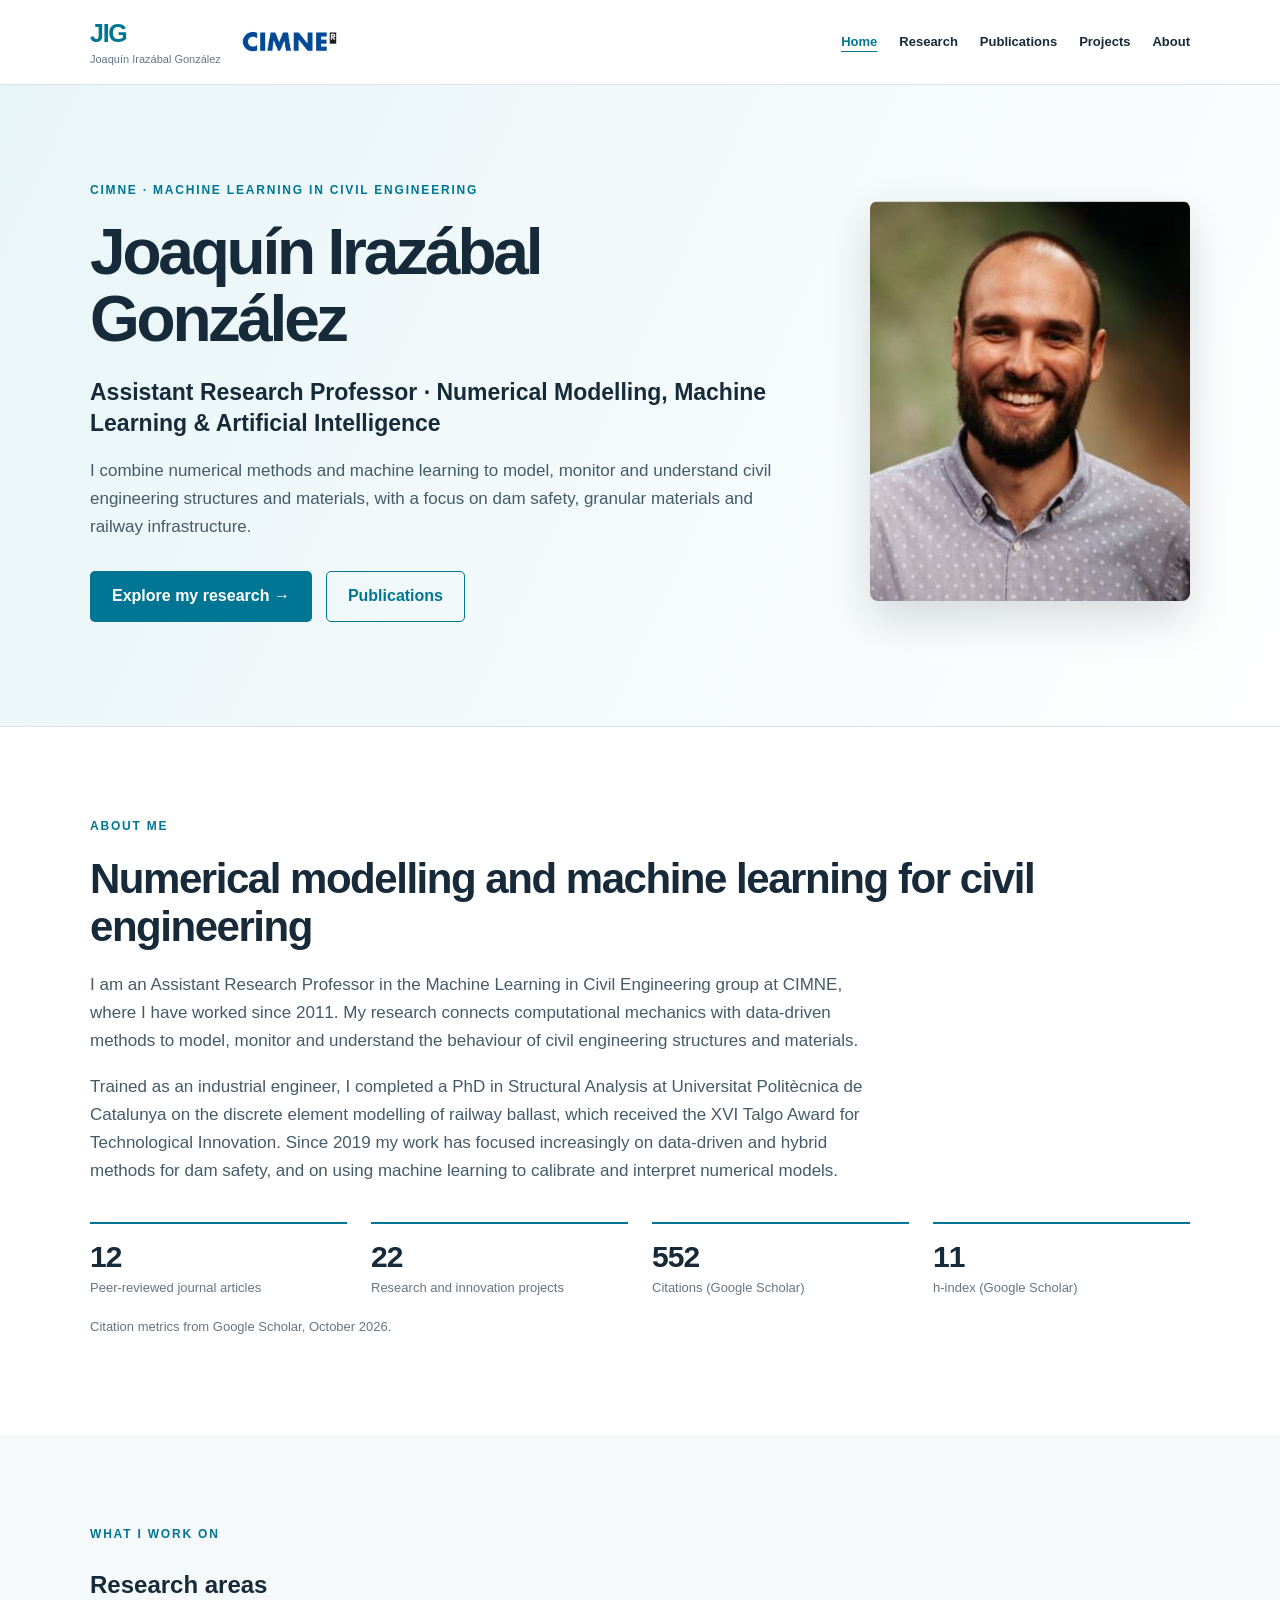
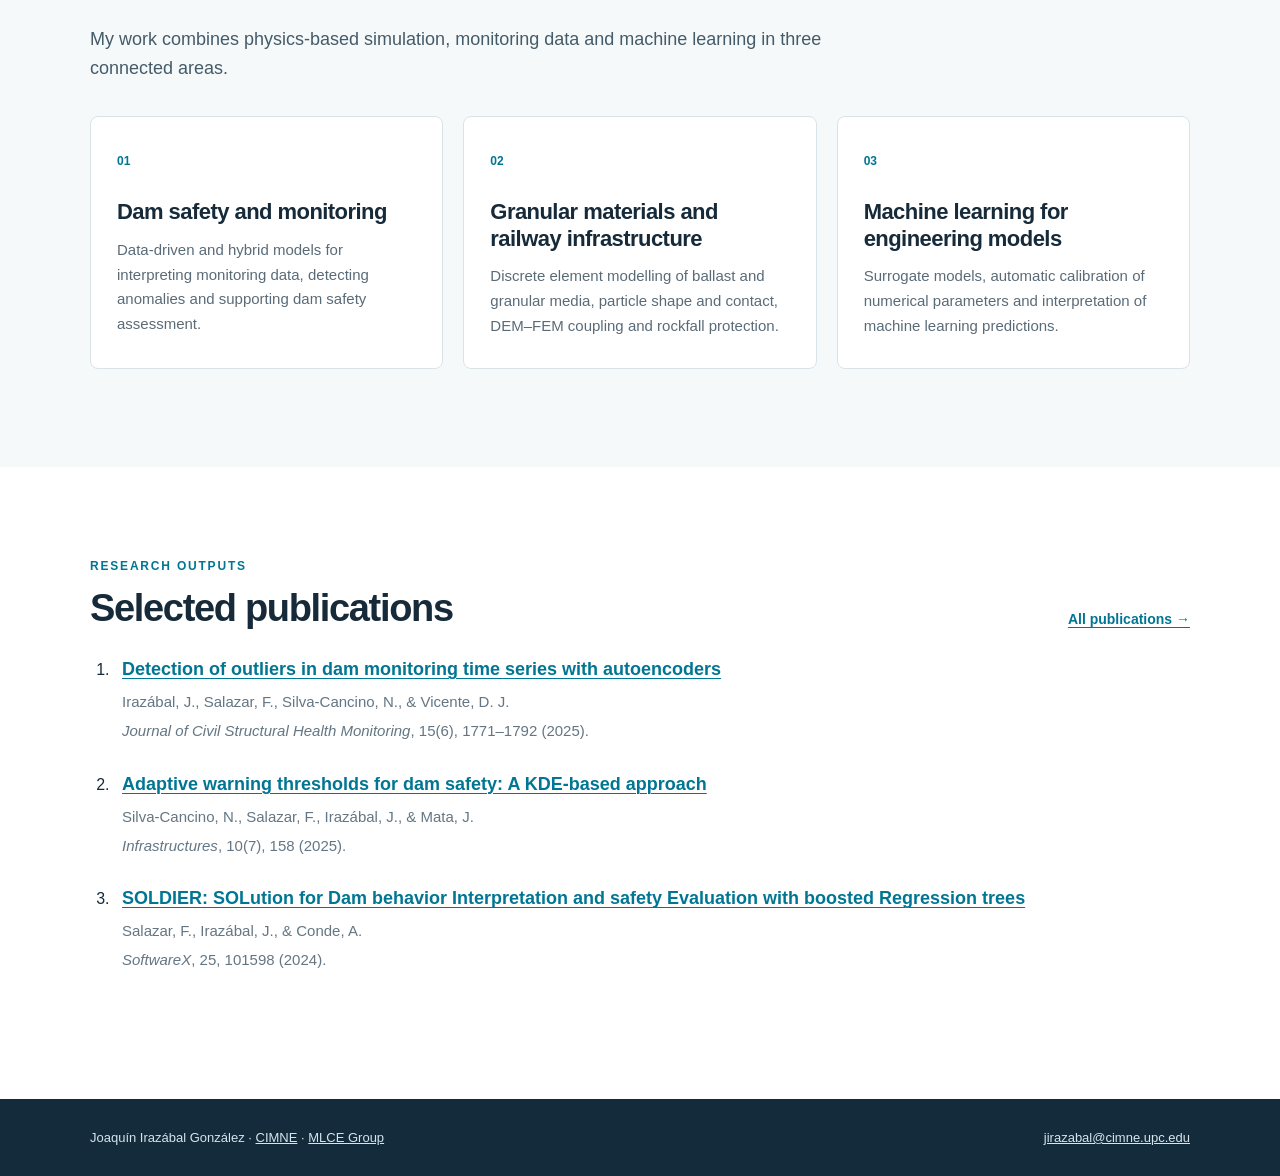
==== index.html @ ceaa3c61 "Create personal academic website" ====
<!DOCTYPE html>
<html lang="en">
  <head>
    <meta charset="UTF-8">
    <meta name="viewport" content="width=device-width, initial-scale=1">
    <meta name="description" content="Joaquín Irazábal González, Assistant Research Professor at CIMNE. Numerical modelling, machine learning and artificial intelligence for civil engineering.">
    <title>Home | Joaquín Irazábal González</title>
    <link rel="icon" href="assets/favicon.svg" type="image/svg+xml">
    <link rel="stylesheet" href="styles.css">
  </head>
  <body>
    <a class="skip-link" href="#main-content">Skip to content</a>
    <header class="site-header">
      <div class="container header-inner">
        <a href="index.html" class="brand" aria-label="JIG — Joaquín Irazábal González — CIMNE home">
          <span class="brand-mark">JIG</span>
          <span class="brand-affiliation">Joaquín Irazábal González</span>
          <img class="brand-logo" src="assets/images/cimne-colour.png" alt="CIMNE" width="571" height="140">
        </a>
        <nav aria-label="Main navigation">
          <a href="index.html" aria-current="page">Home</a>
          <a href="research.html">Research</a>
          <a href="publications.html">Publications</a>
          <a href="projects.html">Projects</a>
          <a href="about.html">About</a>
        </nav>
      </div>
    </header>
    <main id="main-content" tabindex="-1">
      <section class="hero" id="home">
        <div class="container hero-grid">
          <div>
            <p class="eyebrow">CIMNE · Machine Learning in Civil Engineering</p>
            <h1>Joaquín Irazábal <br>González</h1>
            <p class="subtitle">Assistant Research Professor · Numerical Modelling, Machine Learning &amp; Artificial Intelligence</p>
            <p class="hero-description">I combine numerical methods and machine learning to model, monitor and understand civil engineering structures and materials, with a focus on dam safety, granular materials and railway infrastructure.</p>
            <div class="hero-actions">
              <a class="cta" href="research.html">Explore my research <span aria-hidden="true">→</span></a>
              <a class="cta-secondary" href="publications.html">Publications</a>
            </div>
          </div>
          <img class="hero-portrait" src="assets/images/joaquin-irazabal.jpg" alt="Portrait of Joaquín Irazábal González" width="800" height="1000">
        </div>
      </section>

      <section id="about" class="section container">
        <p class="eyebrow">About me</p>
        <h2>Numerical modelling and machine learning for civil engineering</h2>
        <div class="about-copy">
          <p>I am an Assistant Research Professor in the Machine Learning in Civil Engineering group at CIMNE, where I have worked since 2011. My research connects computational mechanics with data-driven methods to model, monitor and understand the behaviour of civil engineering structures and materials.</p>
          <p>Trained as an industrial engineer, I completed a PhD in Structural Analysis at Universitat Politècnica de Catalunya on the discrete element modelling of railway ballast, which received the XVI Talgo Award for Technological Innovation. Since 2019 my work has focused increasingly on data-driven and hybrid methods for dam safety, and on using machine learning to calibrate and interpret numerical models.</p>
        </div>
        <div class="stats">
          <div class="stat">
            <strong>12</strong>
            <span>Peer-reviewed journal articles</span>
          </div>
          <div class="stat">
            <strong>22</strong>
            <span>Research and innovation projects</span>
          </div>
          <div class="stat">
            <strong>552</strong>
            <span>Citations (Google Scholar)</span>
          </div>
          <div class="stat">
            <strong>11</strong>
            <span>h-index (Google Scholar)</span>
          </div>
        </div>
        <p class="stats-note">Citation metrics from Google Scholar, October 2026.</p>
      </section>

      <section id="research-areas" class="section section-alt">
        <div class="container">
          <p class="eyebrow">What I work on</p>
          <h2>Research areas</h2>
          <p class="intro">My work combines physics-based simulation, monitoring data and machine learning in three connected areas.</p>
          <div class="cards">
            <article class="card">
              <span class="card-number">01</span>
              <h3>Dam safety and monitoring</h3>
              <p>Data-driven and hybrid models for interpreting monitoring data, detecting anomalies and supporting dam safety assessment.</p>
            </article>
            <article class="card">
              <span class="card-number">02</span>
              <h3>Granular materials and railway infrastructure</h3>
              <p>Discrete element modelling of ballast and granular media, particle shape and contact, DEM–FEM coupling and rockfall protection.</p>
            </article>
            <article class="card">
              <span class="card-number">03</span>
              <h3>Machine learning for engineering models</h3>
              <p>Surrogate models, automatic calibration of numerical parameters and interpretation of machine learning predictions.</p>
            </article>
          </div>
        </div>
      </section>

      <section class="section container">
        <div class="section-heading">
          <div>
            <p class="eyebrow">Research outputs</p>
            <h2>Selected publications</h2>
          </div>
          <a class="text-link" href="publications.html">All publications →</a>
        </div>
        <ol class="publications-list">
          <li>
            <h3><a href="https://doi.org/10.1007/s13349-025-00910-4">Detection of outliers in dam monitoring time series with autoencoders</a></h3>
            <p>Irazábal, J., Salazar, F., Silva-Cancino, N., &amp; Vicente, D. J.</p>
            <p><cite>Journal of Civil Structural Health Monitoring</cite>, 15(6), 1771–1792 (2025).</p>
          </li>
          <li>
            <h3><a href="https://doi.org/10.3390/infrastructures10070158">Adaptive warning thresholds for dam safety: A KDE-based approach</a></h3>
            <p>Silva-Cancino, N., Salazar, F., Irazábal, J., &amp; Mata, J.</p>
            <p><cite>Infrastructures</cite>, 10(7), 158 (2025).</p>
          </li>
          <li>
            <h3><a href="https://doi.org/10.1016/j.softx.2023.101598">SOLDIER: SOLution for Dam behavior Interpretation and safety Evaluation with boosted Regression trees</a></h3>
            <p>Salazar, F., Irazábal, J., &amp; Conde, A.</p>
            <p><cite>SoftwareX</cite>, 25, 101598 (2024).</p>
          </li>
        </ol>
      </section>
    </main>
    <footer class="footer">
      <div class="container footer-inner">
        <span>Joaquín Irazábal González · <a href="https://cimne.com/" target="_blank" rel="noopener noreferrer">CIMNE</a> · <a href="https://cimnemadrid.github.io/MLCE_Website/" target="_blank" rel="noopener noreferrer">MLCE Group</a></span>
        <span><a href="mailto:jirazabal@cimne.upc.edu">jirazabal@cimne.upc.edu</a></span>
      </div>
    </footer>
  </body>
</html>
---- styles.css ----
:root {
  --ink: #162a39;
  --muted: #647683;
  --blue: #007694;
  --pale: #eef6f8;
  --line: #d9e3e8;
  --max: 1100px;
  --anchor-offset: 90px;
}

* {
  box-sizing: border-box;
}

html {
  scroll-behavior: smooth;
}

/* Keep fragment targets clear of the sticky header at each breakpoint. */
main[id],
section[id] {
  scroll-margin-top: var(--anchor-offset);
}

body {
  min-height: 100vh;
  display: flex;
  flex-direction: column;
  margin: 0;
  font-family: Inter, Arial, Helvetica, sans-serif;
  line-height: 1.65;
  color: var(--ink);
  background: #fff;
}

a {
  color: inherit;
}

main {
  flex: 1;
}

nav a[aria-current="page"] {
  color: var(--blue);
  text-decoration: underline;
  text-underline-offset: 5px;
}

nav a:focus-visible,
a:focus-visible {
  outline: 2px solid var(--blue);
  outline-offset: 3px;
}

.container {
  width: min(var(--max), calc(100% - 48px));
  margin: auto;
}

.site-header {
  background: white;
  border-bottom: 1px solid var(--line);
  position: sticky;
  top: 0;
  z-index: 10;
}

.header-inner {
  min-height: 84px;
  display: flex;
  align-items: center;
  justify-content: space-between;
  gap: 26px;
}

.brand {
  text-decoration: none;
  display: grid;
  grid-template-columns: max-content 100px;
  column-gap: 18px;
  flex-shrink: 0;
  line-height: 1.2;
}

.brand-mark {
  font-size: 25px;
  font-weight: 800;
  letter-spacing: -.05em;
  color: var(--blue);
}

.brand-affiliation {
  grid-column: 1;
  font-size: 11px;
  color: var(--muted);
  margin-top: 5px;
}

.brand-logo {
  grid-column: 2;
  grid-row: 1 / 3;
  align-self: center;
  display: block;
  width: 100px;
  height: auto;
}

nav {
  display: flex;
  flex-wrap: wrap;
  gap: 22px;
}

nav a {
  text-decoration: none;
  font-weight: 600;
  font-size: 13px;
}

nav a:hover,
.footer a:hover {
  color: var(--blue);
}

.hero {
  padding: 96px 0 104px;
  background: linear-gradient(115deg, #e8f5f7 0%, #f7fbfc 65%, #fff 100%);
  border-bottom: 1px solid var(--line);
}

.hero-grid {
  display: grid;
  grid-template-columns: minmax(0, 1.45fr) minmax(240px, 320px);
  gap: 60px;
  align-items: center;
}

.eyebrow {
  font-size: 12px;
  letter-spacing: .15em;
  text-transform: uppercase;
  font-weight: 800;
  color: var(--blue);
  margin: 0 0 18px;
}

.hero h1 {
  font-size: clamp(38px, 5vw, 64px);
  line-height: 1.05;
  letter-spacing: -.05em;
  margin: 0 0 24px;
}

.subtitle {
  font-size: clamp(18px, 2.2vw, 23px);
  font-weight: 650;
  line-height: 1.35;
  max-width: 760px;
  margin: 0 0 18px;
}

.hero-description {
  color: #445b69;
  font-size: 17px;
  max-width: 720px;
  margin: 0 0 30px;
}

.hero-actions {
  display: flex;
  flex-wrap: wrap;
  align-items: center;
  gap: 14px;
}

.cta {
  display: inline-block;
  color: white;
  background: var(--blue);
  padding: 12px 22px;
  border-radius: 5px;
  text-decoration: none;
  font-weight: 700;
}

.cta:hover {
  background: #00637d;
}

.cta-secondary {
  display: inline-block;
  color: var(--blue);
  border: 1px solid var(--blue);
  padding: 11px 21px;
  border-radius: 5px;
  text-decoration: none;
  font-weight: 700;
}

.cta-secondary:hover {
  background: var(--pale);
}

.hero-portrait {
  display: block;
  width: 100%;
  max-width: 320px;
  height: auto;
  aspect-ratio: 4 / 5;
  object-fit: cover;
  border-radius: 8px;
  box-shadow: 0 18px 44px rgba(22, 42, 57, .16);
}

.section {
  padding-top: 90px;
  padding-bottom: 98px;
}

.section-alt {
  background: #f6f9fa;
}

.section > h2,
.page-title {
  font-size: clamp(30px, 4vw, 42px);
  line-height: 1.15;
  letter-spacing: -.035em;
  margin: 0 0 20px;
}

.intro {
  max-width: 760px;
  font-size: 18px;
  color: #445b69;
  margin-bottom: 32px;
}

.about-copy {
  max-width: 800px;
}

.about-copy p {
  color: #445b69;
  font-size: 17px;
  margin: 0 0 18px;
}

.stats {
  display: grid;
  grid-template-columns: repeat(4, minmax(0, 1fr));
  gap: 24px;
  margin-top: 36px;
}

.stat {
  border-top: 2px solid var(--blue);
  padding-top: 16px;
}

.stat strong {
  display: block;
  font-size: 30px;
  line-height: 1.1;
  letter-spacing: -.03em;
}

.stat span {
  display: block;
  margin-top: 4px;
  color: var(--muted);
  font-size: 13px;
}

.stats-note {
  margin: 18px 0 0;
  color: var(--muted);
  font-size: 13px;
}

.section-heading {
  display: flex;
  align-items: flex-end;
  justify-content: space-between;
  gap: 24px;
  flex-wrap: wrap;
  margin-bottom: 26px;
}

.section-heading h2 {
  margin: 0;
  font-size: clamp(28px, 3.5vw, 38px);
  line-height: 1.15;
  letter-spacing: -.035em;
}

.section-heading .eyebrow {
  margin-bottom: 10px;
}

.text-link {
  color: var(--blue);
  font-size: 14px;
  font-weight: 700;
  text-underline-offset: 3px;
  white-space: nowrap;
}

.cards {
  display: grid;
  grid-template-columns: repeat(3, minmax(0, 1fr));
  gap: 20px;
}

.card {
  border: 1px solid var(--line);
  border-radius: 8px;
  padding: 30px 26px;
  background: #fff;
  min-height: 238px;
}

.card-number {
  font-weight: 750;
  font-size: 12px;
  color: var(--blue);
}

.card h2,
.card h3 {
  font-size: 22px;
  letter-spacing: -.025em;
  line-height: 1.2;
  margin: 26px 0 12px;
}

.card p {
  font-size: 15px;
  color: #5a6b78;
  margin: 0;
}

.methods {
  padding: 26px 30px;
  background: var(--pale);
  border-left: 3px solid var(--blue);
  margin-top: 32px;
}

.methods p {
  color: #526675;
  margin: 6px 0 0;
}

.methods h2 {
  margin: 0;
  font-size: 18px;
}

.methods a {
  color: var(--blue);
  text-underline-offset: 3px;
}

.muted {
  color: var(--muted);
}

/* Research lines. */
.research-list {
  margin-top: 8px;
}

.research-item {
  display: grid;
  grid-template-columns: 64px minmax(0, 1fr);
  gap: 22px;
  padding: 34px 0;
  border-top: 1px solid var(--line);
}

.research-item:last-child {
  border-bottom: 1px solid var(--line);
}

.research-number {
  font-weight: 800;
  font-size: 13px;
  color: var(--blue);
  padding-top: 7px;
}

.research-item h2 {
  font-size: 26px;
  line-height: 1.2;
  letter-spacing: -.03em;
  margin: 0 0 12px;
}

.research-item p {
  color: #445b69;
  max-width: 820px;
  margin: 0 0 12px;
}

.research-related {
  font-size: 14px;
  color: var(--muted);
}

.research-related a {
  color: var(--blue);
  text-underline-offset: 3px;
}

.technologies {
  display: flex;
  flex-wrap: wrap;
  gap: 8px;
  margin: 14px 0 0;
  padding: 0;
  list-style: none;
}

.technologies li {
  border: 1px solid var(--line);
  border-radius: 999px;
  padding: 4px 12px;
  font-size: 13px;
  color: #445b69;
  background: #fff;
}

/* Projects reuse the shared card styles and mobile grid breakpoint. */
.projects-grid {
  grid-template-columns: repeat(2, minmax(0, 1fr));
}

.project-card {
  overflow-wrap: anywhere;
}

.project-card h2 {
  margin-top: 0;
  color: var(--blue);
}

.project-card .project-meta {
  font-size: 13px;
}

.project-card h3 {
  margin: 20px 0 12px;
  font-size: 18px;
  line-height: 1.35;
}

.project-card p {
  margin-bottom: 0;
}

.further-projects {
  margin-top: 22px;
  padding: 0;
  list-style: none;
  display: grid;
  grid-template-columns: repeat(2, minmax(0, 1fr));
  gap: 0 30px;
}

.further-projects li {
  padding: 14px 0;
  border-bottom: 1px solid var(--line);
  font-size: 15px;
}

.further-projects .years {
  display: block;
  color: var(--muted);
  font-size: 13px;
}

/* Publications remain a single, naturally wrapping list at every width. */
.publications-list {
  margin: 0;
  padding-left: 24px;
  overflow-wrap: anywhere;
}

.publications-list li {
  padding-left: 8px;
  margin-bottom: 28px;
}

.publications-list h2,
.publications-list h3 {
  margin: 0 0 8px;
  font-size: 18px;
  line-height: 1.4;
}

.publications-list h2 a,
.publications-list h3 a {
  text-decoration-thickness: 1px;
}

.publications-list p {
  margin: 4px 0;
  color: var(--muted);
  font-size: 15px;
}

.publications-list a,
.publication-profiles a {
  color: var(--blue);
  text-underline-offset: 3px;
}

.publications-list a:focus-visible,
.publication-profiles a:focus-visible {
  outline: 2px solid var(--blue);
  outline-offset: 3px;
}

.pub-section {
  margin-top: 48px;
}

.pub-section > h2 {
  font-size: 24px;
  letter-spacing: -.03em;
  margin: 0 0 22px;
  padding-bottom: 10px;
  border-bottom: 1px solid var(--line);
}

.pub-section:first-of-type {
  margin-top: 0;
}

.publication-profiles {
  margin-top: 48px;
  overflow-wrap: anywhere;
}

.publication-profiles > p {
  color: #445b69;
}

.profile-links {
  display: flex;
  flex-wrap: wrap;
  gap: 10px;
  margin: 12px 0 0;
  padding: 0;
  list-style: none;
}

.profile-links a {
  display: inline-block;
  border: 1px solid var(--line);
  border-radius: 4px;
  padding: 7px 13px;
  color: var(--blue);
  font-size: 14px;
  font-weight: 600;
  text-decoration: none;
}

.profile-links a:hover {
  border-color: var(--blue);
  background: var(--pale);
}

/* About page. */
.about-layout {
  display: grid;
  grid-template-columns: minmax(0, 1.6fr) minmax(260px, 330px);
  gap: 60px;
  align-items: start;
}

.about-photo {
  display: block;
  width: 100%;
  height: auto;
  aspect-ratio: 4 / 5;
  object-fit: cover;
  border-radius: 8px;
  margin-bottom: 26px;
}

.subsection-title {
  font-size: 24px;
  letter-spacing: -.03em;
  margin: 0 0 20px;
}

.about-main > .subsection-title:not(:first-child) {
  margin-top: 52px;
}

.timeline {
  list-style: none;
  margin: 0;
  padding: 0;
  border-left: 2px solid var(--line);
}

.timeline li {
  position: relative;
  padding: 0 0 26px 26px;
}

.timeline li:last-child {
  padding-bottom: 0;
}

.timeline li::before {
  content: "";
  position: absolute;
  left: -6px;
  top: 8px;
  width: 10px;
  height: 10px;
  border-radius: 50%;
  background: var(--blue);
}

.timeline .when {
  display: block;
  color: var(--blue);
  font-size: 13px;
  font-weight: 700;
}

.timeline h3 {
  margin: 4px 0 2px;
  font-size: 18px;
  line-height: 1.3;
}

.timeline p {
  margin: 0;
  color: var(--muted);
  font-size: 15px;
}

.award {
  border-left: 3px solid var(--blue);
  background: var(--pale);
  padding: 22px 26px;
}

.award h3 {
  margin: 0 0 6px;
  font-size: 18px;
}

.award p {
  margin: 0;
  color: #526675;
  font-size: 15px;
}

.about-side .methods {
  margin-top: 0;
}

.side-title {
  font-size: 18px;
  margin: 30px 0 8px;
}

.about-side p {
  color: #526675;
  font-size: 15px;
  margin: 0 0 6px;
}

.footer {
  background: #142b3b;
  color: #d5e5ec;
  padding: 28px 0;
  font-size: 13px;
}

.footer-inner {
  display: flex;
  justify-content: space-between;
  gap: 15px;
  flex-wrap: wrap;
}

.footer a {
  color: inherit;
}

@media (max-width: 900px) {
  .hero-grid {
    grid-template-columns: minmax(0, 1fr) minmax(200px, 260px);
    gap: 36px;
  }

  .about-layout {
    grid-template-columns: 1fr;
    gap: 44px;
  }

  .about-photo {
    max-width: 280px;
  }
}

@media (max-width: 760px) {
  :root {
    --anchor-offset: 180px;
  }

  .header-inner {
    padding: 15px 0;
    align-items: flex-start;
    flex-direction: column;
  }

  nav {
    gap: 12px 18px;
  }

  .hero {
    padding: 72px 0 80px;
  }

  .hero-grid {
    grid-template-columns: 1fr;
    gap: 36px;
  }

  .hero-portrait {
    max-width: 240px;
  }

  .cards,
  .projects-grid,
  .further-projects {
    grid-template-columns: 1fr;
  }

  .card {
    min-height: auto;
  }

  .stats {
    grid-template-columns: repeat(2, minmax(0, 1fr));
  }

  .section {
    padding-top: 70px;
    padding-bottom: 75px;
  }

  .research-item {
    grid-template-columns: 1fr;
    gap: 6px;
    padding: 28px 0;
  }

  .research-number {
    padding-top: 0;
  }
}

/* Allow extra space when the mobile navigation wraps onto more lines. */
@media (max-width: 360px) {
  :root {
    --anchor-offset: 220px;
  }
}

/* Reveal the bypass link when navigating with a keyboard. */
.skip-link {
  position: fixed;
  top: 8px;
  left: 8px;
  z-index: 20;
  padding: 10px 16px;
  color: #fff;
  background: var(--ink);
  border-radius: 5px;
  transform: translateY(calc(-100% - 16px));
}

.skip-link:focus {
  transform: translateY(0);
  outline: 2px solid var(--blue);
  outline-offset: 2px;
}

@media (prefers-reduced-motion: reduce) {
  html {
    scroll-behavior: auto;
  }
}
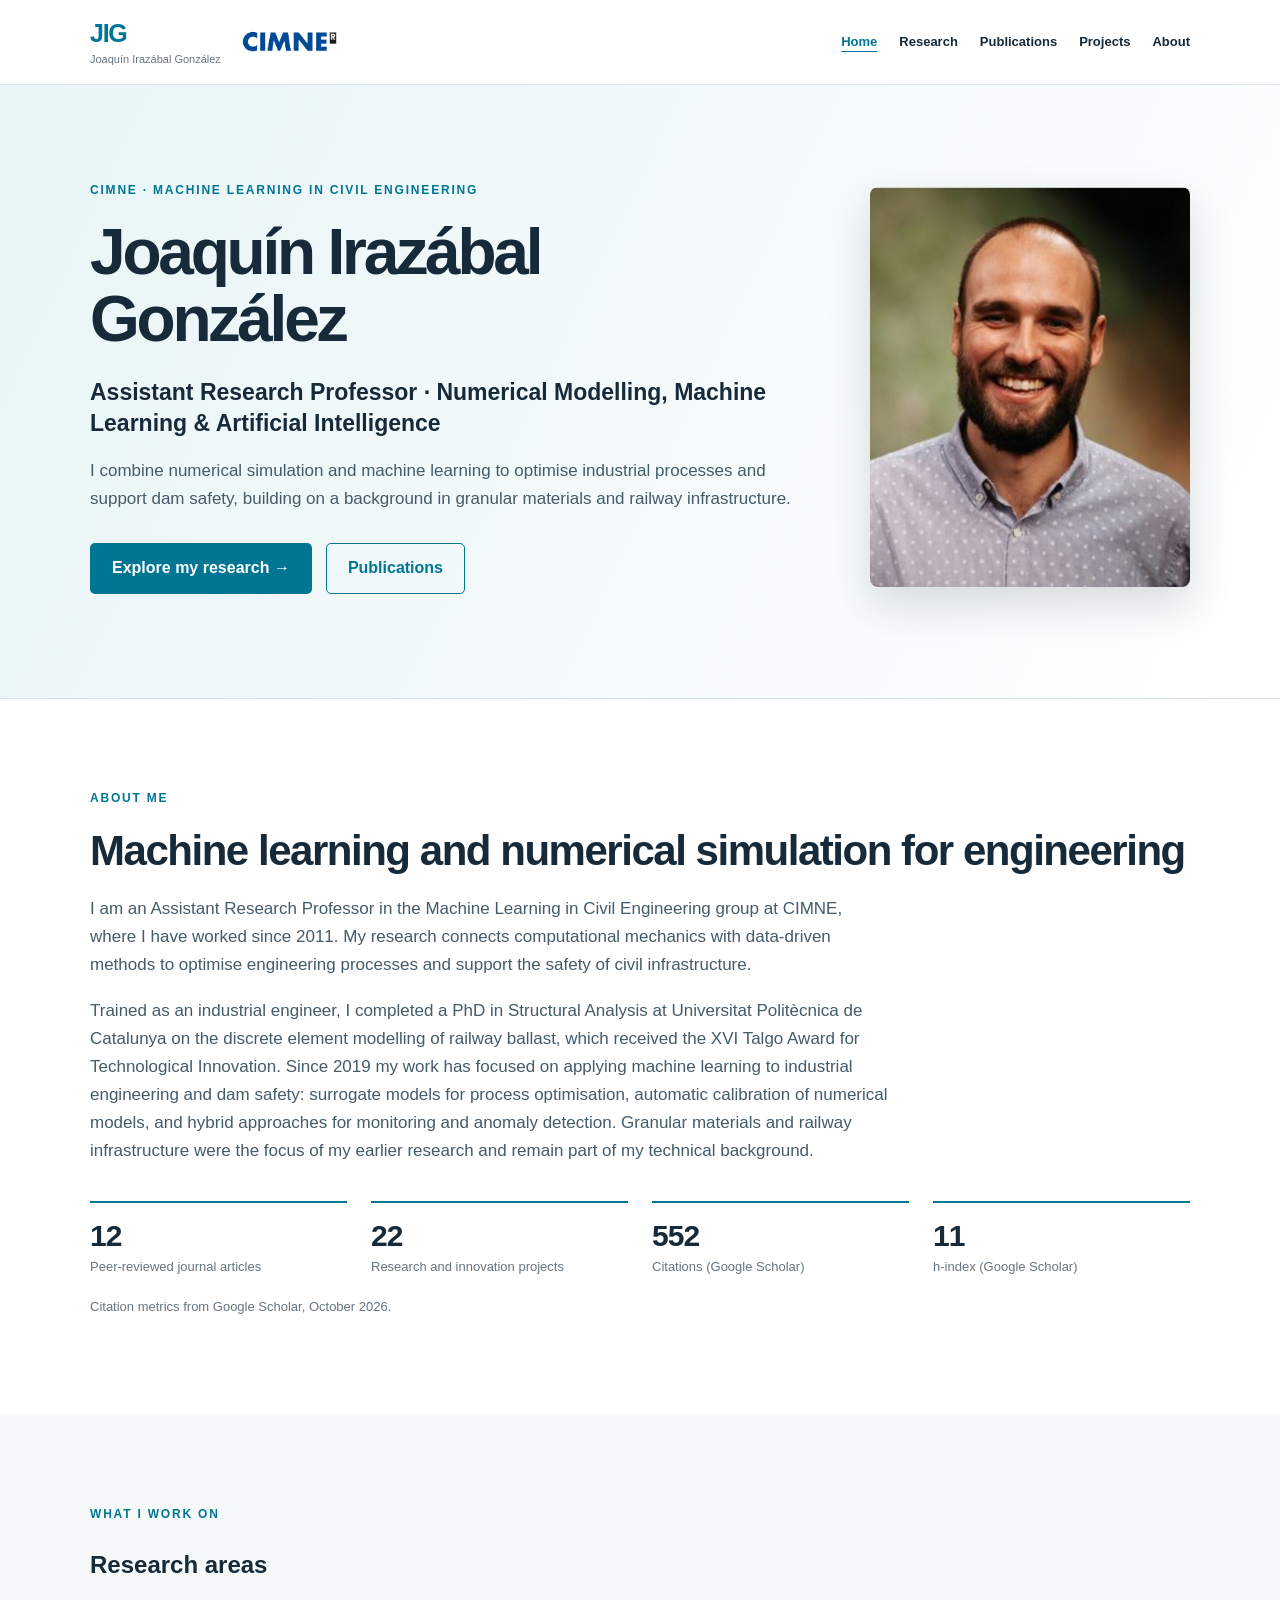
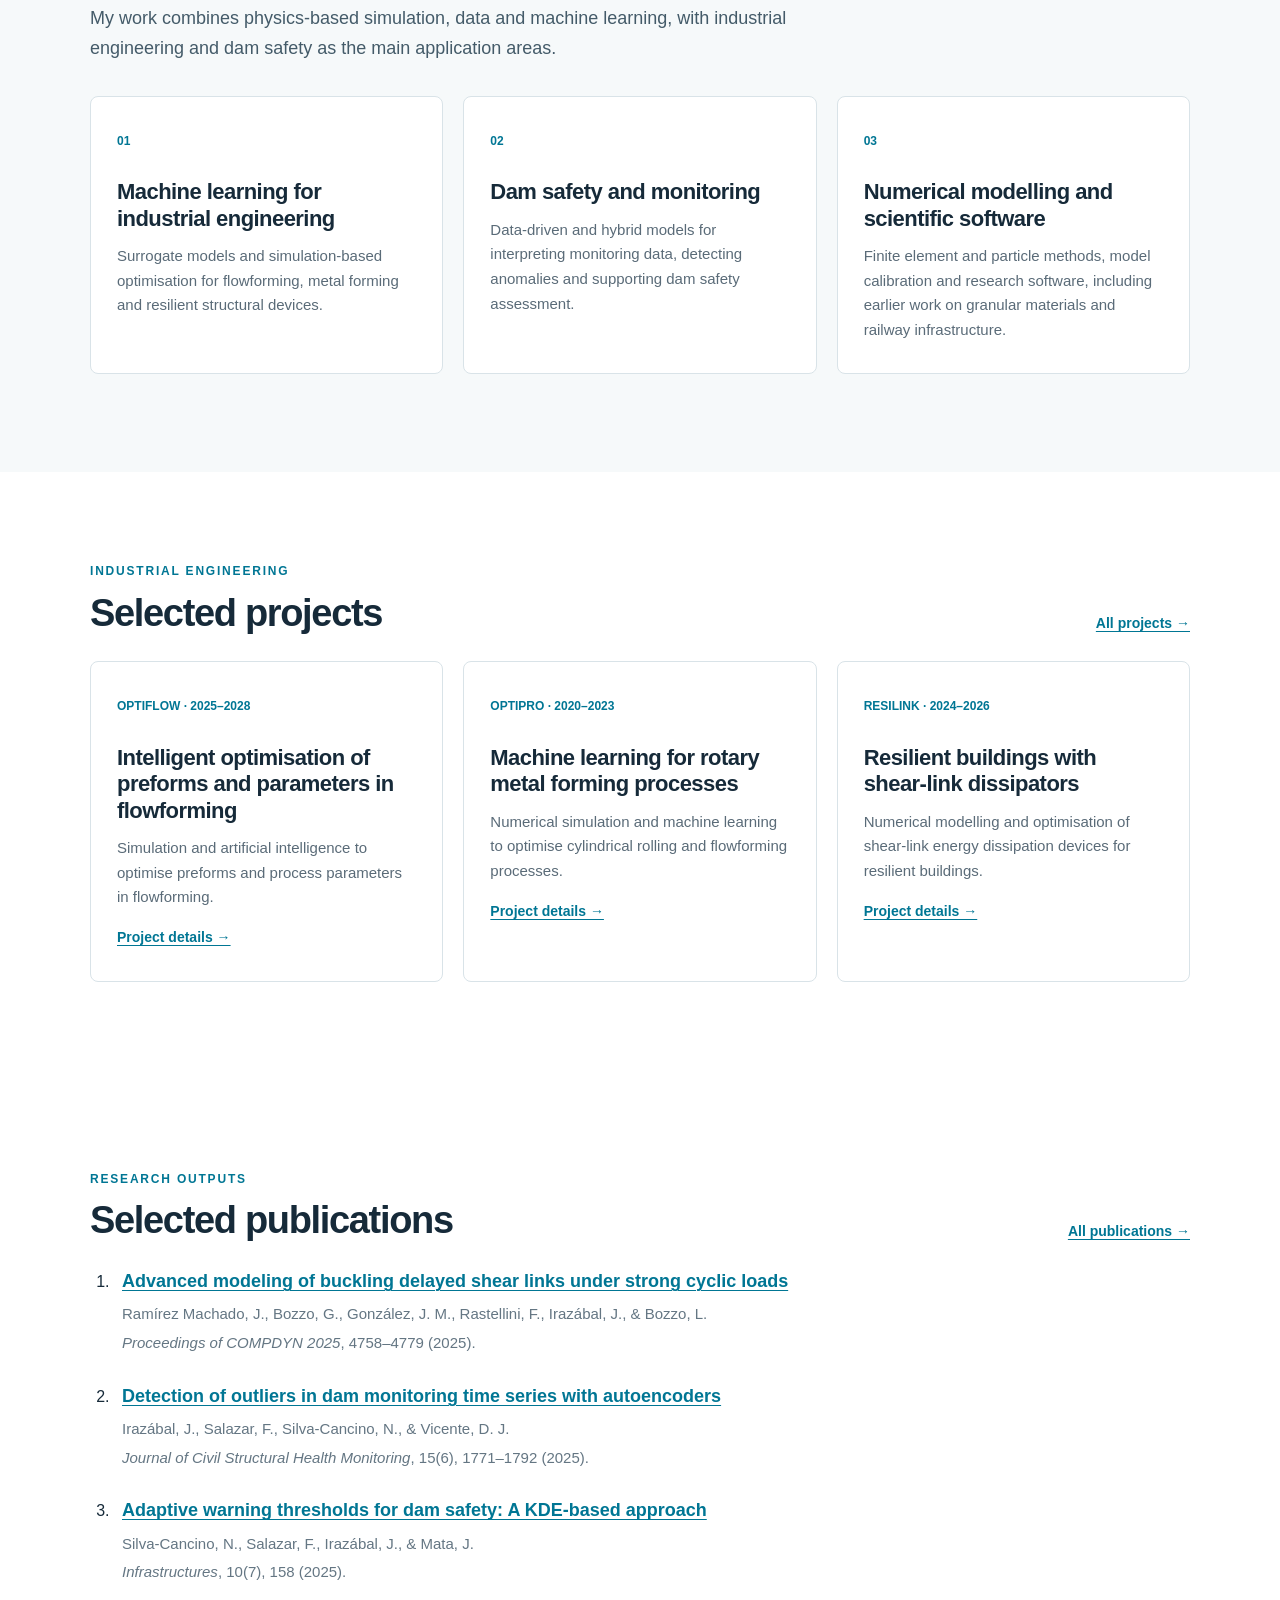
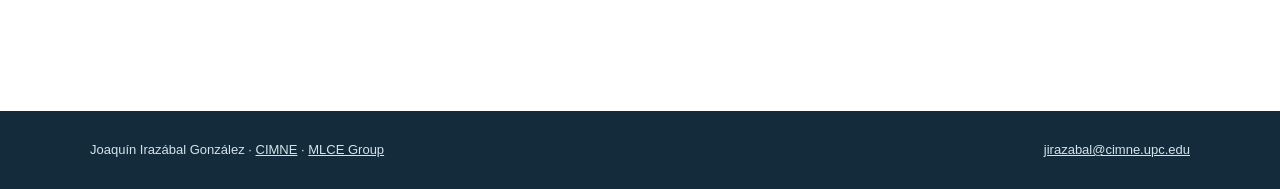
==== commit 0bb1552a: "Prioritise industrial machine learning and update publications" ====
--- a/index.html
+++ b/index.html
@@ -3,7 +3,7 @@
   <head>
     <meta charset="UTF-8">
     <meta name="viewport" content="width=device-width, initial-scale=1">
-    <meta name="description" content="Joaquín Irazábal González, Assistant Research Professor at CIMNE. Numerical modelling, machine learning and artificial intelligence for civil engineering.">
+    <meta name="description" content="Joaquín Irazábal González, Assistant Research Professor at CIMNE. Machine learning, numerical simulation and artificial intelligence for industrial and civil engineering.">
     <title>Home | Joaquín Irazábal González</title>
     <link rel="icon" href="assets/favicon.svg" type="image/svg+xml">
     <link rel="stylesheet" href="styles.css">
@@ -33,7 +33,7 @@
             <p class="eyebrow">CIMNE · Machine Learning in Civil Engineering</p>
             <h1>Joaquín Irazábal <br>González</h1>
             <p class="subtitle">Assistant Research Professor · Numerical Modelling, Machine Learning &amp; Artificial Intelligence</p>
-            <p class="hero-description">I combine numerical methods and machine learning to model, monitor and understand civil engineering structures and materials, with a focus on dam safety, granular materials and railway infrastructure.</p>
+            <p class="hero-description">I combine numerical simulation and machine learning to optimise industrial processes and support dam safety, building on a background in granular materials and railway infrastructure.</p>
             <div class="hero-actions">
               <a class="cta" href="research.html">Explore my research <span aria-hidden="true">→</span></a>
               <a class="cta-secondary" href="publications.html">Publications</a>
@@ -45,10 +45,10 @@
 
       <section id="about" class="section container">
         <p class="eyebrow">About me</p>
-        <h2>Numerical modelling and machine learning for civil engineering</h2>
+        <h2>Machine learning and numerical simulation for engineering</h2>
         <div class="about-copy">
-          <p>I am an Assistant Research Professor in the Machine Learning in Civil Engineering group at CIMNE, where I have worked since 2011. My research connects computational mechanics with data-driven methods to model, monitor and understand the behaviour of civil engineering structures and materials.</p>
-          <p>Trained as an industrial engineer, I completed a PhD in Structural Analysis at Universitat Politècnica de Catalunya on the discrete element modelling of railway ballast, which received the XVI Talgo Award for Technological Innovation. Since 2019 my work has focused increasingly on data-driven and hybrid methods for dam safety, and on using machine learning to calibrate and interpret numerical models.</p>
+          <p>I am an Assistant Research Professor in the Machine Learning in Civil Engineering group at CIMNE, where I have worked since 2011. My research connects computational mechanics with data-driven methods to optimise engineering processes and support the safety of civil infrastructure.</p>
+          <p>Trained as an industrial engineer, I completed a PhD in Structural Analysis at Universitat Politècnica de Catalunya on the discrete element modelling of railway ballast, which received the XVI Talgo Award for Technological Innovation. Since 2019 my work has focused on applying machine learning to industrial engineering and dam safety: surrogate models for process optimisation, automatic calibration of numerical models, and hybrid approaches for monitoring and anomaly detection. Granular materials and railway infrastructure were the focus of my earlier research and remain part of my technical background.</p>
         </div>
         <div class="stats">
           <div class="stat">
@@ -75,24 +75,54 @@
         <div class="container">
           <p class="eyebrow">What I work on</p>
           <h2>Research areas</h2>
-          <p class="intro">My work combines physics-based simulation, monitoring data and machine learning in three connected areas.</p>
+          <p class="intro">My work combines physics-based simulation, data and machine learning, with industrial engineering and dam safety as the main application areas.</p>
           <div class="cards">
             <article class="card">
               <span class="card-number">01</span>
+              <h3>Machine learning for industrial engineering</h3>
+              <p>Surrogate models and simulation-based optimisation for flowforming, metal forming and resilient structural devices.</p>
+            </article>
+            <article class="card">
+              <span class="card-number">02</span>
               <h3>Dam safety and monitoring</h3>
               <p>Data-driven and hybrid models for interpreting monitoring data, detecting anomalies and supporting dam safety assessment.</p>
             </article>
             <article class="card">
-              <span class="card-number">02</span>
-              <h3>Granular materials and railway infrastructure</h3>
-              <p>Discrete element modelling of ballast and granular media, particle shape and contact, DEM–FEM coupling and rockfall protection.</p>
-            </article>
-            <article class="card">
               <span class="card-number">03</span>
-              <h3>Machine learning for engineering models</h3>
-              <p>Surrogate models, automatic calibration of numerical parameters and interpretation of machine learning predictions.</p>
+              <h3>Numerical modelling and scientific software</h3>
+              <p>Finite element and particle methods, model calibration and research software, including earlier work on granular materials and railway infrastructure.</p>
             </article>
           </div>
+        </div>
+      </section>
+
+      <section class="section container">
+        <div class="section-heading">
+          <div>
+            <p class="eyebrow">Industrial engineering</p>
+            <h2>Selected projects</h2>
+          </div>
+          <a class="text-link" href="projects.html">All projects →</a>
+        </div>
+        <div class="cards">
+          <article class="card">
+            <span class="card-number">OPTIFLOW · 2025–2028</span>
+            <h3>Intelligent optimisation of preforms and parameters in flowforming</h3>
+            <p>Simulation and artificial intelligence to optimise preforms and process parameters in flowforming.</p>
+            <a class="text-link" href="projects.html#optiflow">Project details →</a>
+          </article>
+          <article class="card">
+            <span class="card-number">OPTIPRO · 2020–2023</span>
+            <h3>Machine learning for rotary metal forming processes</h3>
+            <p>Numerical simulation and machine learning to optimise cylindrical rolling and flowforming processes.</p>
+            <a class="text-link" href="projects.html#optipro">Project details →</a>
+          </article>
+          <article class="card">
+            <span class="card-number">RESILINK · 2024–2026</span>
+            <h3>Resilient buildings with shear-link dissipators</h3>
+            <p>Numerical modelling and optimisation of shear-link energy dissipation devices for resilient buildings.</p>
+            <a class="text-link" href="projects.html#resilink">Project details →</a>
+          </article>
         </div>
       </section>
 
@@ -106,6 +136,11 @@
         </div>
         <ol class="publications-list">
           <li>
+            <h3><a href="https://doi.org/10.7712/120125.12772.25355">Advanced modeling of buckling delayed shear links under strong cyclic loads</a></h3>
+            <p>Ramírez Machado, J., Bozzo, G., González, J. M., Rastellini, F., Irazábal, J., &amp; Bozzo, L.</p>
+            <p><cite>Proceedings of COMPDYN 2025</cite>, 4758–4779 (2025).</p>
+          </li>
+          <li>
             <h3><a href="https://doi.org/10.1007/s13349-025-00910-4">Detection of outliers in dam monitoring time series with autoencoders</a></h3>
             <p>Irazábal, J., Salazar, F., Silva-Cancino, N., &amp; Vicente, D. J.</p>
             <p><cite>Journal of Civil Structural Health Monitoring</cite>, 15(6), 1771–1792 (2025).</p>
@@ -114,11 +149,6 @@
             <h3><a href="https://doi.org/10.3390/infrastructures10070158">Adaptive warning thresholds for dam safety: A KDE-based approach</a></h3>
             <p>Silva-Cancino, N., Salazar, F., Irazábal, J., &amp; Mata, J.</p>
             <p><cite>Infrastructures</cite>, 10(7), 158 (2025).</p>
-          </li>
-          <li>
-            <h3><a href="https://doi.org/10.1016/j.softx.2023.101598">SOLDIER: SOLution for Dam behavior Interpretation and safety Evaluation with boosted Regression trees</a></h3>
-            <p>Salazar, F., Irazábal, J., &amp; Conde, A.</p>
-            <p><cite>SoftwareX</cite>, 25, 101598 (2024).</p>
           </li>
         </ol>
       </section>
--- a/styles.css
+++ b/styles.css
@@ -18,7 +18,8 @@
 
 /* Keep fragment targets clear of the sticky header at each breakpoint. */
 main[id],
-section[id] {
+section[id],
+.card[id] {
   scroll-margin-top: var(--anchor-offset);
 }
 
@@ -341,6 +342,11 @@
   margin: 0;
 }
 
+.card .text-link {
+  display: inline-block;
+  margin-top: 16px;
+}
+
 .methods {
   padding: 26px 30px;
   background: var(--pale);
@@ -389,6 +395,22 @@
   font-size: 13px;
   color: var(--blue);
   padding-top: 7px;
+}
+
+.research-tag {
+  display: inline-block;
+  vertical-align: middle;
+  margin-left: 10px;
+  padding: 2px 9px;
+  border: 1px solid var(--line);
+  border-radius: 999px;
+  background: #fff;
+  color: var(--muted);
+  font-size: 11px;
+  font-weight: 700;
+  letter-spacing: .08em;
+  line-height: 1.5;
+  text-transform: uppercase;
 }
 
 .research-item h2 {
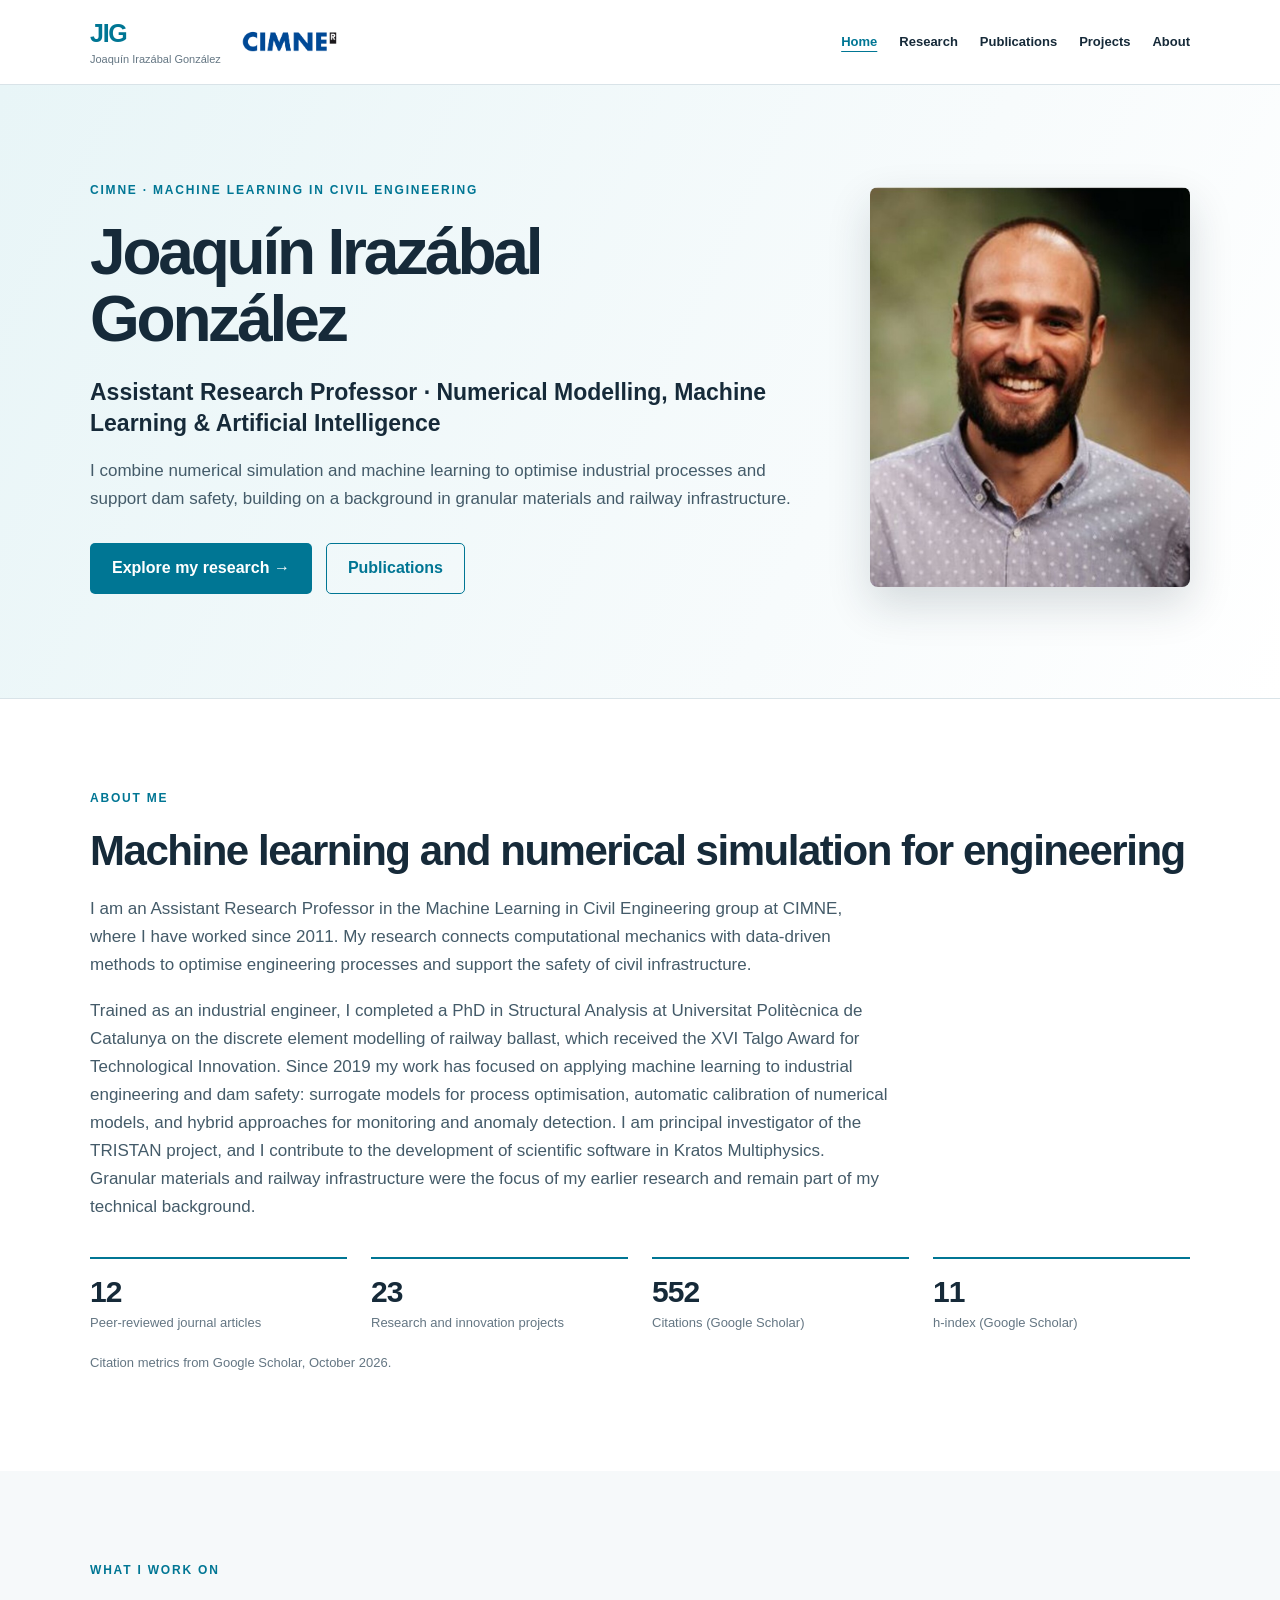
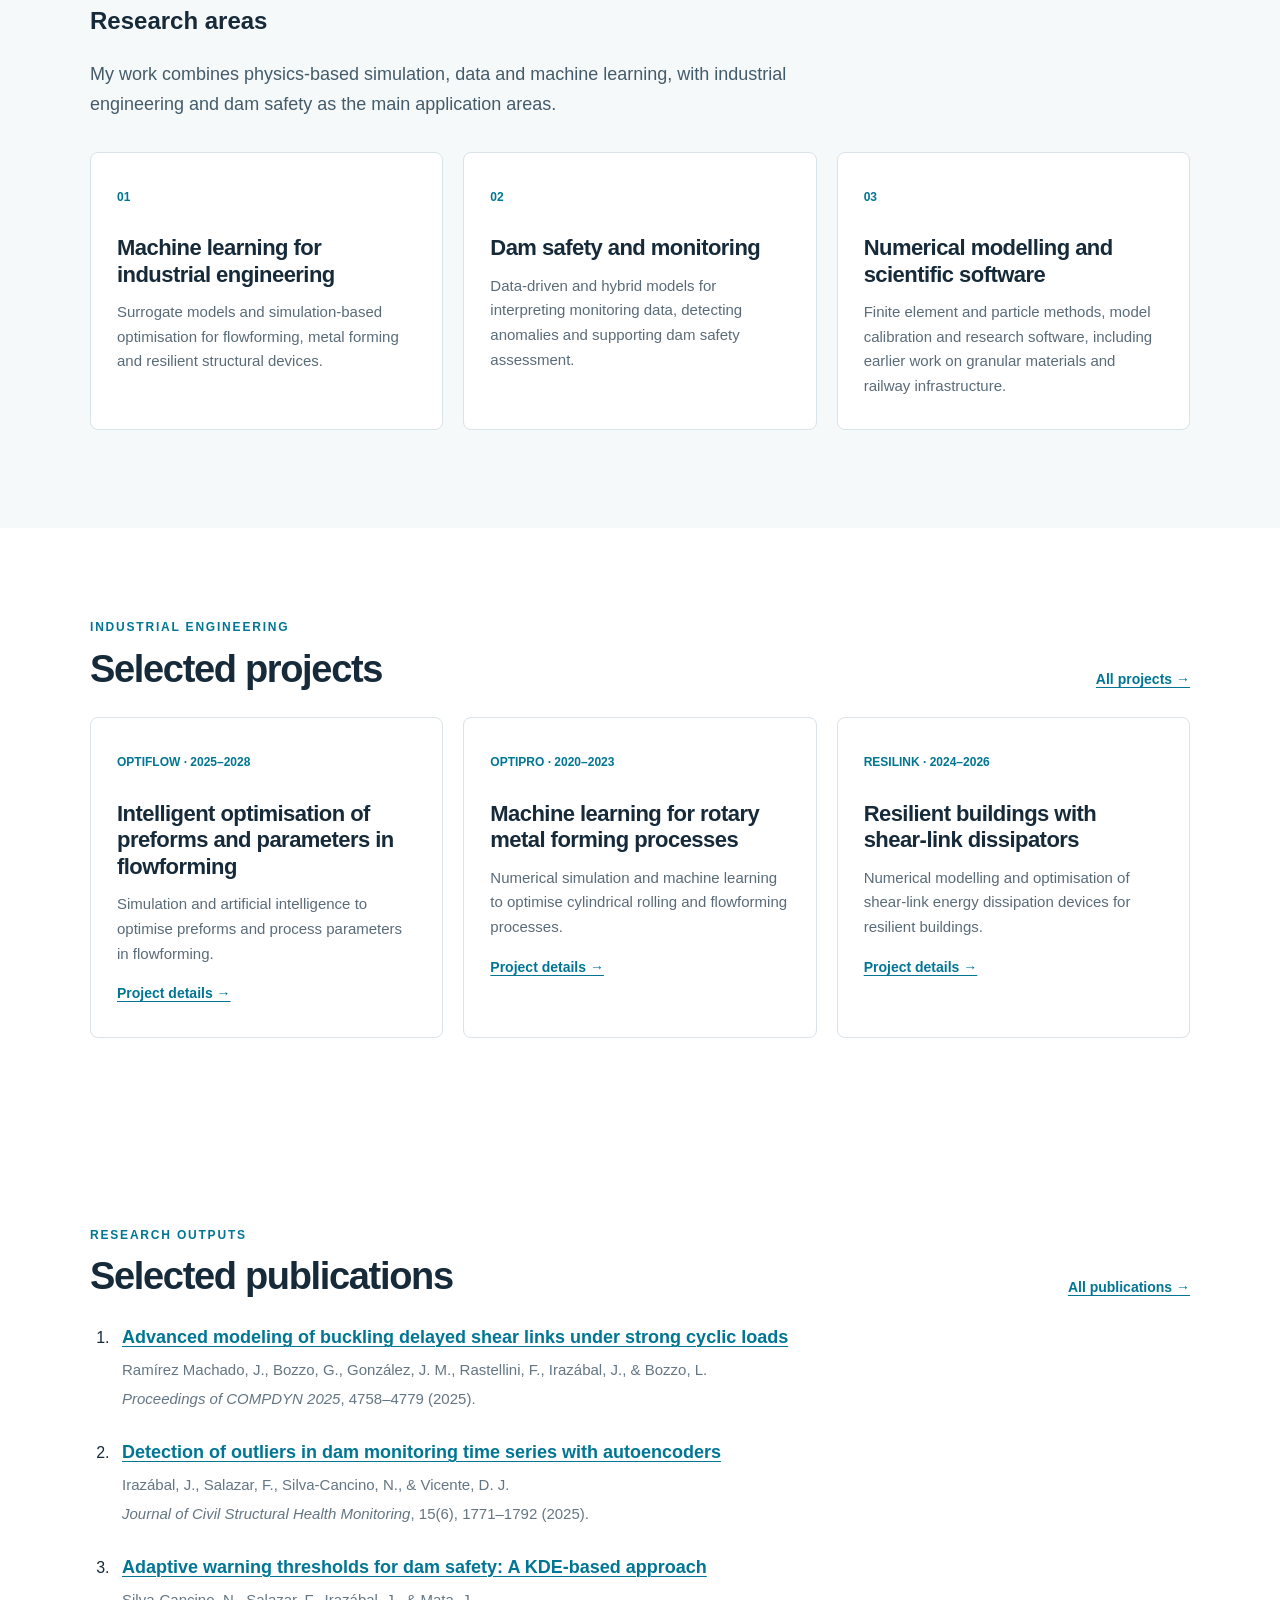
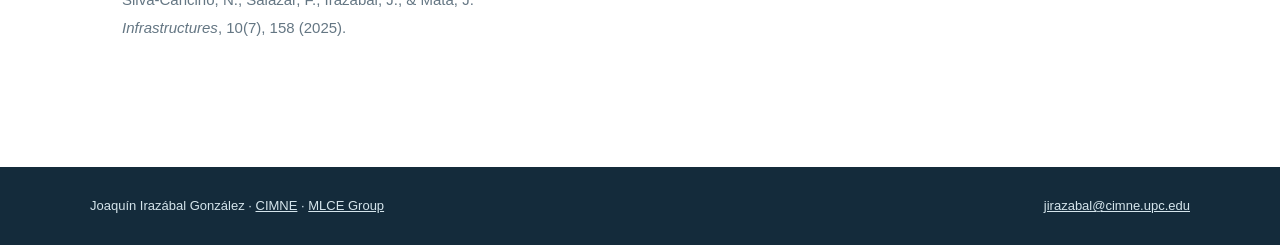
==== commit e5cca0b3: "Update personal information, project details, and publication records - Enhanced personal descriptio" ====
--- a/index.html
+++ b/index.html
@@ -48,7 +48,7 @@
         <h2>Machine learning and numerical simulation for engineering</h2>
         <div class="about-copy">
           <p>I am an Assistant Research Professor in the Machine Learning in Civil Engineering group at CIMNE, where I have worked since 2011. My research connects computational mechanics with data-driven methods to optimise engineering processes and support the safety of civil infrastructure.</p>
-          <p>Trained as an industrial engineer, I completed a PhD in Structural Analysis at Universitat Politècnica de Catalunya on the discrete element modelling of railway ballast, which received the XVI Talgo Award for Technological Innovation. Since 2019 my work has focused on applying machine learning to industrial engineering and dam safety: surrogate models for process optimisation, automatic calibration of numerical models, and hybrid approaches for monitoring and anomaly detection. Granular materials and railway infrastructure were the focus of my earlier research and remain part of my technical background.</p>
+          <p>Trained as an industrial engineer, I completed a PhD in Structural Analysis at Universitat Politècnica de Catalunya on the discrete element modelling of railway ballast, which received the XVI Talgo Award for Technological Innovation. Since 2019 my work has focused on applying machine learning to industrial engineering and dam safety: surrogate models for process optimisation, automatic calibration of numerical models, and hybrid approaches for monitoring and anomaly detection. I am principal investigator of the TRISTAN project, and I contribute to the development of scientific software in Kratos Multiphysics. Granular materials and railway infrastructure were the focus of my earlier research and remain part of my technical background.</p>
         </div>
         <div class="stats">
           <div class="stat">
@@ -56,7 +56,7 @@
             <span>Peer-reviewed journal articles</span>
           </div>
           <div class="stat">
-            <strong>22</strong>
+            <strong>23</strong>
             <span>Research and innovation projects</span>
           </div>
           <div class="stat">
--- a/styles.css
+++ b/styles.css
@@ -686,6 +686,10 @@
   font-size: 15px;
 }
 
+.award + .award {
+  margin-top: 16px;
+}
+
 .about-side .methods {
   margin-top: 0;
 }
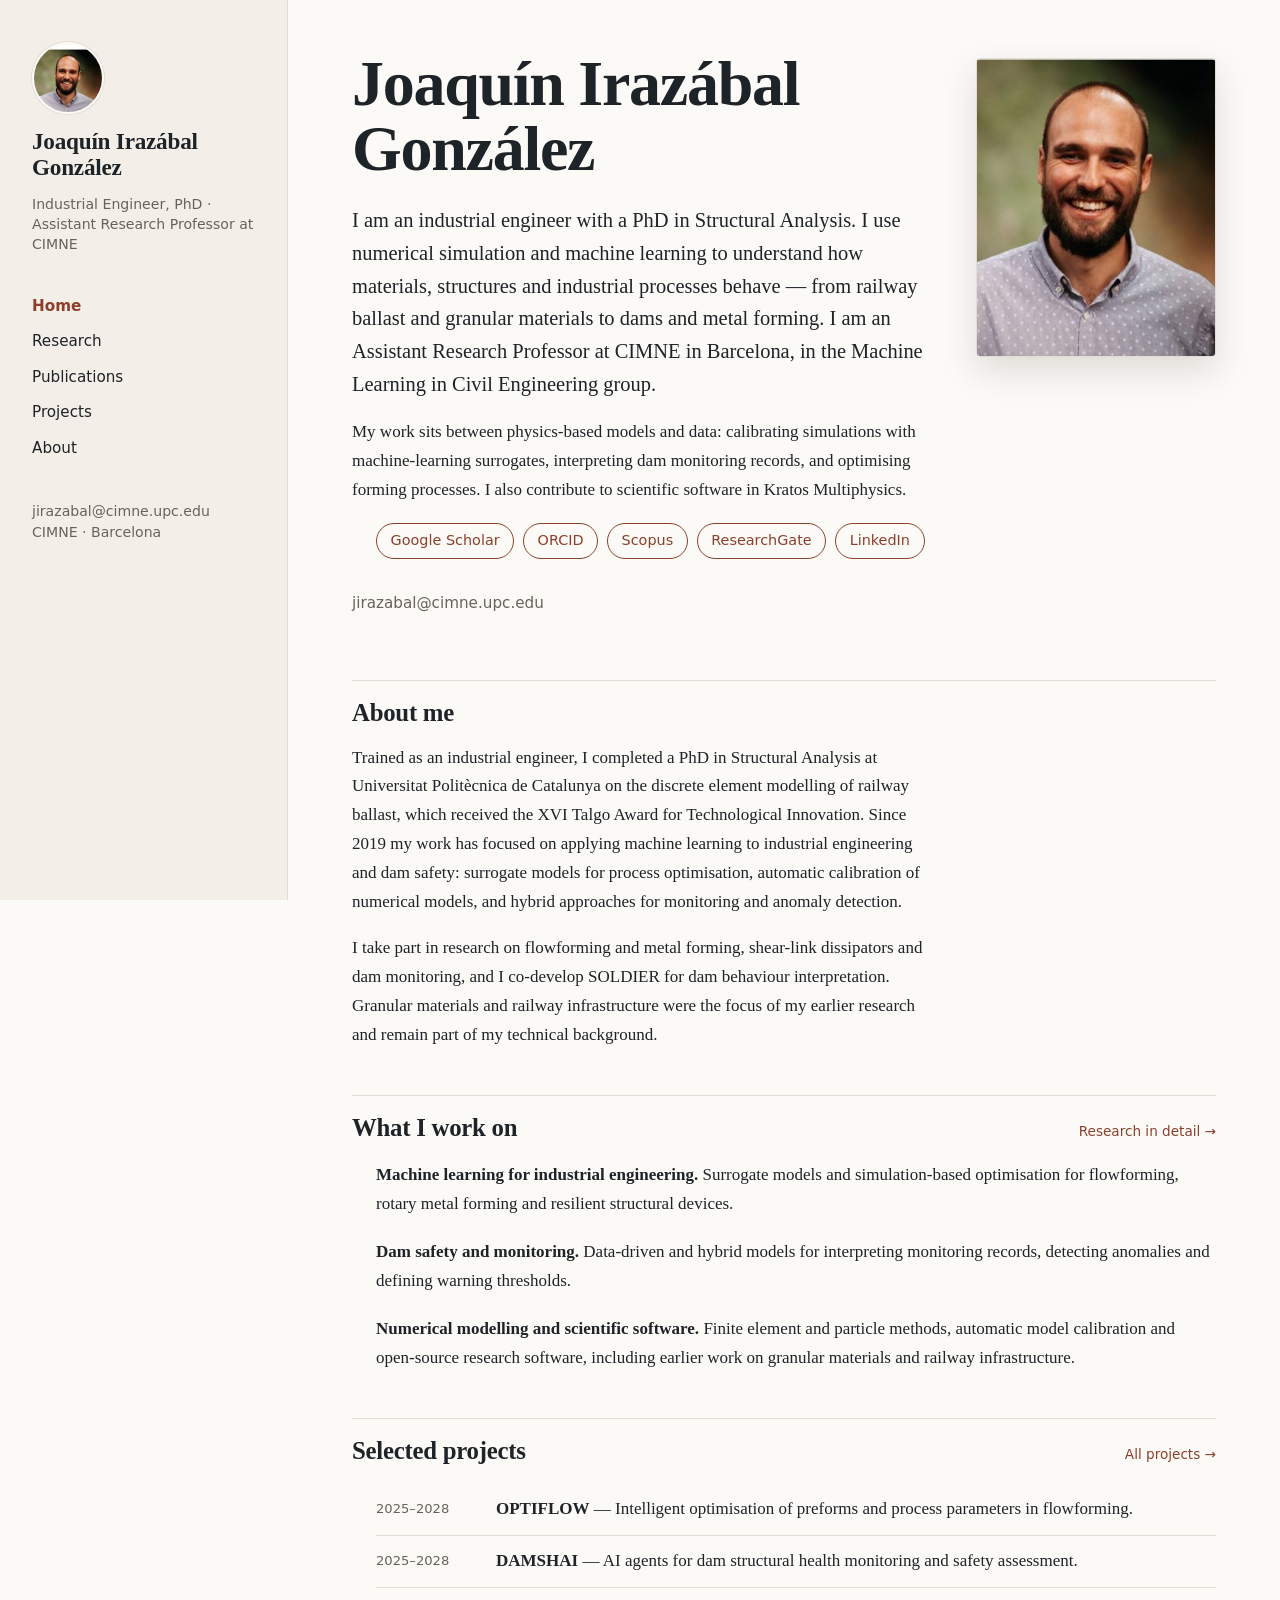
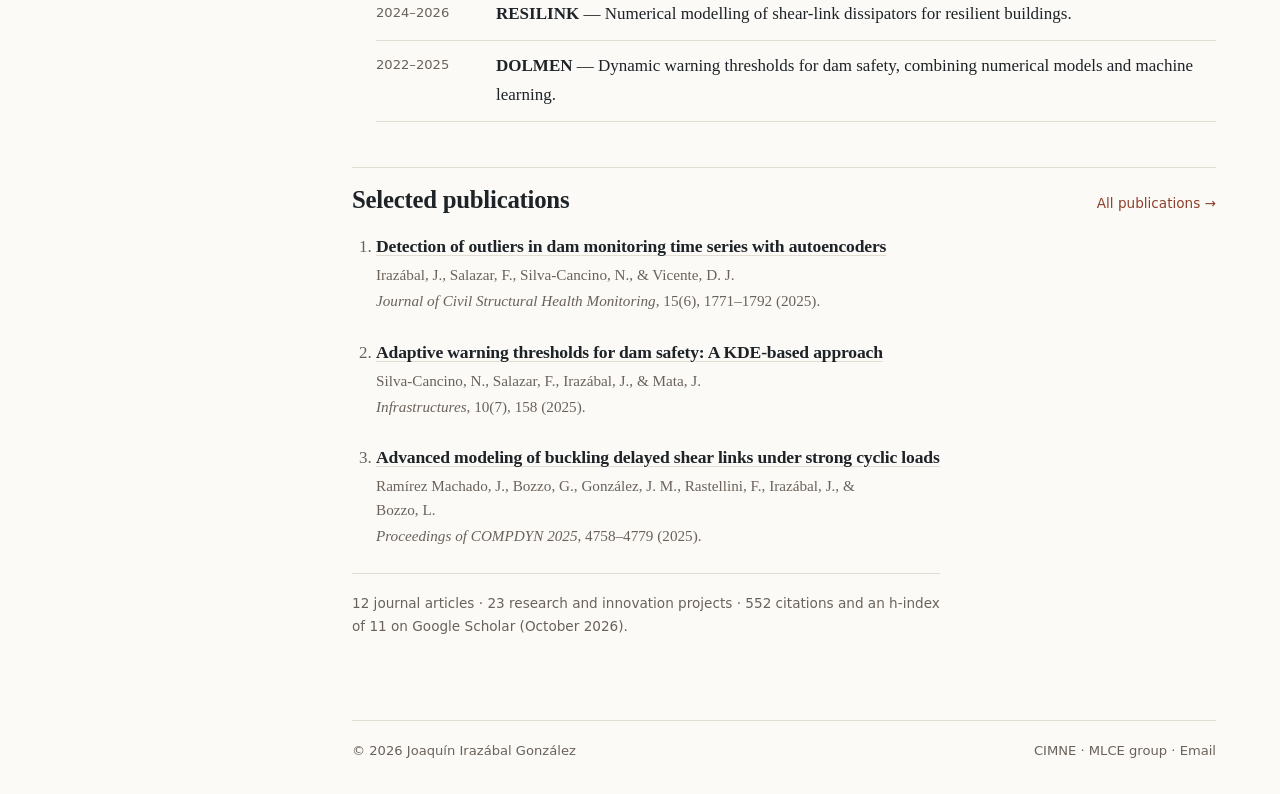
==== commit b7d842e9: "Update website layout, implement ligth and dark modes and add new avatar image for Joaquin Irazabal" ====
--- a/index.html
+++ b/index.html
@@ -3,161 +3,133 @@
   <head>
     <meta charset="UTF-8">
     <meta name="viewport" content="width=device-width, initial-scale=1">
-    <meta name="description" content="Joaquín Irazábal González, Assistant Research Professor at CIMNE. Machine learning, numerical simulation and artificial intelligence for industrial and civil engineering.">
-    <title>Home | Joaquín Irazábal González</title>
+    <meta name="description" content="Joaquín Irazábal González, Industrial Engineer and PhD in Structural Analysis. Numerical simulation and machine learning for industrial engineering, dam safety and granular materials. Assistant Research Professor at CIMNE.">
+    <title>Joaquín Irazábal González</title>
+    <meta name="theme-color" content="#fbfaf7" media="(prefers-color-scheme: light)">
+    <meta name="theme-color" content="#171a1c" media="(prefers-color-scheme: dark)">
     <link rel="icon" href="assets/favicon.svg" type="image/svg+xml">
     <link rel="stylesheet" href="styles.css">
   </head>
   <body>
     <a class="skip-link" href="#main-content">Skip to content</a>
-    <header class="site-header">
-      <div class="container header-inner">
-        <a href="index.html" class="brand" aria-label="JIG — Joaquín Irazábal González — CIMNE home">
-          <span class="brand-mark">JIG</span>
-          <span class="brand-affiliation">Joaquín Irazábal González</span>
-          <img class="brand-logo" src="assets/images/cimne-colour.png" alt="CIMNE" width="571" height="140">
+    <div class="shell">
+      <header class="site-header">
+        <a class="identity" href="index.html" aria-label="Joaquín Irazábal González — home">
+          <img class="avatar" src="assets/images/joaquin-irazabal-avatar.jpg" alt="" width="160" height="160">
+          <span class="name">Joaquín Irazábal González</span>
         </a>
+        <p class="role">Industrial Engineer, PhD · Assistant Research Professor at CIMNE</p>
         <nav aria-label="Main navigation">
-          <a href="index.html" aria-current="page">Home</a>
-          <a href="research.html">Research</a>
-          <a href="publications.html">Publications</a>
-          <a href="projects.html">Projects</a>
-          <a href="about.html">About</a>
+          <ul class="nav">
+            <li><a href="index.html" aria-current="page">Home</a></li>
+            <li><a href="research.html">Research</a></li>
+            <li><a href="publications.html">Publications</a></li>
+            <li><a href="projects.html">Projects</a></li>
+            <li><a href="about.html">About</a></li>
+          </ul>
         </nav>
+        <p class="contact">
+          <a href="mailto:jirazabal@cimne.upc.edu">jirazabal@cimne.upc.edu</a>
+          <span>CIMNE · Barcelona</span>
+        </p>
+      </header>
+
+      <div class="page">
+        <main id="main-content" class="content" tabindex="-1">
+          <section class="hero">
+            <div>
+              <h1 class="hero-name">Joaquín Irazábal González</h1>
+              <p class="lede">I am an industrial engineer with a PhD in Structural Analysis. I use numerical simulation and machine learning to understand how materials, structures and industrial processes behave — from railway ballast and granular materials to dams and metal forming. I am an Assistant Research Professor at CIMNE in Barcelona, in the Machine Learning in Civil Engineering group.</p>
+              <p>My work sits between physics-based models and data: calibrating simulations with machine-learning surrogates, interpreting dam monitoring records, and optimising forming processes. I also contribute to scientific software in Kratos Multiphysics.</p>
+              <ul class="profiles">
+                <li><a href="https://scholar.google.es/citations?user=T08dTR4AAAAJ&amp;hl=en">Google Scholar</a></li>
+                <li><a href="https://orcid.org/0000-0003-4966-4812">ORCID</a></li>
+                <li><a href="https://www.scopus.com/authid/detail.uri?authorId=56823548200">Scopus</a></li>
+                <li><a href="https://www.researchgate.net/profile/Joaquin-Irazabal-Gonzalez">ResearchGate</a></li>
+                <li><a href="https://www.linkedin.com/in/joaquinirazabalgonzalez/">LinkedIn</a></li>
+              </ul>
+              <p class="email"><a href="mailto:jirazabal@cimne.upc.edu">jirazabal@cimne.upc.edu</a></p>
+            </div>
+            <figure class="home-photo">
+              <img src="assets/images/joaquin-irazabal.jpg" alt="Joaquín Irazábal González" width="800" height="1000">
+            </figure>
+          </section>
+
+          <section>
+            <h2>About me</h2>
+            <p>Trained as an industrial engineer, I completed a PhD in Structural Analysis at Universitat Politècnica de Catalunya on the discrete element modelling of railway ballast, which received the XVI Talgo Award for Technological Innovation. Since 2019 my work has focused on applying machine learning to industrial engineering and dam safety: surrogate models for process optimisation, automatic calibration of numerical models, and hybrid approaches for monitoring and anomaly detection.</p>
+            <p>I take part in research on flowforming and metal forming, shear-link dissipators and dam monitoring, and I co-develop SOLDIER for dam behaviour interpretation. Granular materials and railway infrastructure were the focus of my earlier research and remain part of my technical background.</p>
+          </section>
+
+          <section>
+            <div class="section-head">
+              <h2>What I work on</h2>
+              <a href="research.html">Research in detail →</a>
+            </div>
+            <ul class="plain-list">
+              <li><strong>Machine learning for industrial engineering.</strong> Surrogate models and simulation-based optimisation for flowforming, rotary metal forming and resilient structural devices.</li>
+              <li><strong>Dam safety and monitoring.</strong> Data-driven and hybrid models for interpreting monitoring records, detecting anomalies and defining warning thresholds.</li>
+              <li><strong>Numerical modelling and scientific software.</strong> Finite element and particle methods, automatic model calibration and open-source research software, including earlier work on granular materials and railway infrastructure.</li>
+            </ul>
+          </section>
+
+          <section>
+            <div class="section-head">
+              <h2>Selected projects</h2>
+              <a href="projects.html">All projects →</a>
+            </div>
+            <ul class="link-list">
+              <li>
+                <span class="when">2025–2028</span>
+                <div><a href="projects.html#optiflow">OPTIFLOW</a> — Intelligent optimisation of preforms and process parameters in flowforming.</div>
+              </li>
+              <li>
+                <span class="when">2025–2028</span>
+                <div><a href="projects.html#damshai">DAMSHAI</a> — AI agents for dam structural health monitoring and safety assessment.</div>
+              </li>
+              <li>
+                <span class="when">2024–2026</span>
+                <div><a href="projects.html#resilink">RESILINK</a> — Numerical modelling of shear-link dissipators for resilient buildings.</div>
+              </li>
+              <li>
+                <span class="when">2022–2025</span>
+                <div><a href="projects.html#dolmen">DOLMEN</a> — Dynamic warning thresholds for dam safety, combining numerical models and machine learning.</div>
+              </li>
+            </ul>
+          </section>
+
+          <section>
+            <div class="section-head">
+              <h2>Selected publications</h2>
+              <a href="publications.html">All publications →</a>
+            </div>
+            <ol class="publications-list">
+              <li>
+                <h3><a href="https://doi.org/10.1007/s13349-025-00910-4">Detection of outliers in dam monitoring time series with autoencoders</a></h3>
+                <p>Irazábal, J., Salazar, F., Silva-Cancino, N., &amp; Vicente, D. J.</p>
+                <p><cite>Journal of Civil Structural Health Monitoring</cite>, 15(6), 1771–1792 (2025).</p>
+              </li>
+              <li>
+                <h3><a href="https://doi.org/10.3390/infrastructures10070158">Adaptive warning thresholds for dam safety: A KDE-based approach</a></h3>
+                <p>Silva-Cancino, N., Salazar, F., Irazábal, J., &amp; Mata, J.</p>
+                <p><cite>Infrastructures</cite>, 10(7), 158 (2025).</p>
+              </li>
+              <li>
+                <h3><a href="https://doi.org/10.7712/120125.12772.25355">Advanced modeling of buckling delayed shear links under strong cyclic loads</a></h3>
+                <p>Ramírez Machado, J., Bozzo, G., González, J. M., Rastellini, F., Irazábal, J., &amp; Bozzo, L.</p>
+                <p><cite>Proceedings of COMPDYN 2025</cite>, 4758–4779 (2025).</p>
+              </li>
+            </ol>
+          </section>
+
+          <p class="metrics">12 journal articles · 23 research and innovation projects · 552 citations and an h-index of 11 on Google Scholar (October 2026).</p>
+        </main>
+
+        <footer class="site-footer">
+          <p>© 2026 Joaquín Irazábal González</p>
+          <p><a href="https://cimne.com/" target="_blank" rel="noopener noreferrer">CIMNE</a> · <a href="https://cimnemadrid.github.io/MLCE_Website/" target="_blank" rel="noopener noreferrer">MLCE group</a> · <a href="mailto:jirazabal@cimne.upc.edu">Email</a></p>
+        </footer>
       </div>
-    </header>
-    <main id="main-content" tabindex="-1">
-      <section class="hero" id="home">
-        <div class="container hero-grid">
-          <div>
-            <p class="eyebrow">CIMNE · Machine Learning in Civil Engineering</p>
-            <h1>Joaquín Irazábal <br>González</h1>
-            <p class="subtitle">Assistant Research Professor · Numerical Modelling, Machine Learning &amp; Artificial Intelligence</p>
-            <p class="hero-description">I combine numerical simulation and machine learning to optimise industrial processes and support dam safety, building on a background in granular materials and railway infrastructure.</p>
-            <div class="hero-actions">
-              <a class="cta" href="research.html">Explore my research <span aria-hidden="true">→</span></a>
-              <a class="cta-secondary" href="publications.html">Publications</a>
-            </div>
-          </div>
-          <img class="hero-portrait" src="assets/images/joaquin-irazabal.jpg" alt="Portrait of Joaquín Irazábal González" width="800" height="1000">
-        </div>
-      </section>
-
-      <section id="about" class="section container">
-        <p class="eyebrow">About me</p>
-        <h2>Machine learning and numerical simulation for engineering</h2>
-        <div class="about-copy">
-          <p>I am an Assistant Research Professor in the Machine Learning in Civil Engineering group at CIMNE, where I have worked since 2011. My research connects computational mechanics with data-driven methods to optimise engineering processes and support the safety of civil infrastructure.</p>
-          <p>Trained as an industrial engineer, I completed a PhD in Structural Analysis at Universitat Politècnica de Catalunya on the discrete element modelling of railway ballast, which received the XVI Talgo Award for Technological Innovation. Since 2019 my work has focused on applying machine learning to industrial engineering and dam safety: surrogate models for process optimisation, automatic calibration of numerical models, and hybrid approaches for monitoring and anomaly detection. I am principal investigator of the TRISTAN project, and I contribute to the development of scientific software in Kratos Multiphysics. Granular materials and railway infrastructure were the focus of my earlier research and remain part of my technical background.</p>
-        </div>
-        <div class="stats">
-          <div class="stat">
-            <strong>12</strong>
-            <span>Peer-reviewed journal articles</span>
-          </div>
-          <div class="stat">
-            <strong>23</strong>
-            <span>Research and innovation projects</span>
-          </div>
-          <div class="stat">
-            <strong>552</strong>
-            <span>Citations (Google Scholar)</span>
-          </div>
-          <div class="stat">
-            <strong>11</strong>
-            <span>h-index (Google Scholar)</span>
-          </div>
-        </div>
-        <p class="stats-note">Citation metrics from Google Scholar, October 2026.</p>
-      </section>
-
-      <section id="research-areas" class="section section-alt">
-        <div class="container">
-          <p class="eyebrow">What I work on</p>
-          <h2>Research areas</h2>
-          <p class="intro">My work combines physics-based simulation, data and machine learning, with industrial engineering and dam safety as the main application areas.</p>
-          <div class="cards">
-            <article class="card">
-              <span class="card-number">01</span>
-              <h3>Machine learning for industrial engineering</h3>
-              <p>Surrogate models and simulation-based optimisation for flowforming, metal forming and resilient structural devices.</p>
-            </article>
-            <article class="card">
-              <span class="card-number">02</span>
-              <h3>Dam safety and monitoring</h3>
-              <p>Data-driven and hybrid models for interpreting monitoring data, detecting anomalies and supporting dam safety assessment.</p>
-            </article>
-            <article class="card">
-              <span class="card-number">03</span>
-              <h3>Numerical modelling and scientific software</h3>
-              <p>Finite element and particle methods, model calibration and research software, including earlier work on granular materials and railway infrastructure.</p>
-            </article>
-          </div>
-        </div>
-      </section>
-
-      <section class="section container">
-        <div class="section-heading">
-          <div>
-            <p class="eyebrow">Industrial engineering</p>
-            <h2>Selected projects</h2>
-          </div>
-          <a class="text-link" href="projects.html">All projects →</a>
-        </div>
-        <div class="cards">
-          <article class="card">
-            <span class="card-number">OPTIFLOW · 2025–2028</span>
-            <h3>Intelligent optimisation of preforms and parameters in flowforming</h3>
-            <p>Simulation and artificial intelligence to optimise preforms and process parameters in flowforming.</p>
-            <a class="text-link" href="projects.html#optiflow">Project details →</a>
-          </article>
-          <article class="card">
-            <span class="card-number">OPTIPRO · 2020–2023</span>
-            <h3>Machine learning for rotary metal forming processes</h3>
-            <p>Numerical simulation and machine learning to optimise cylindrical rolling and flowforming processes.</p>
-            <a class="text-link" href="projects.html#optipro">Project details →</a>
-          </article>
-          <article class="card">
-            <span class="card-number">RESILINK · 2024–2026</span>
-            <h3>Resilient buildings with shear-link dissipators</h3>
-            <p>Numerical modelling and optimisation of shear-link energy dissipation devices for resilient buildings.</p>
-            <a class="text-link" href="projects.html#resilink">Project details →</a>
-          </article>
-        </div>
-      </section>
-
-      <section class="section container">
-        <div class="section-heading">
-          <div>
-            <p class="eyebrow">Research outputs</p>
-            <h2>Selected publications</h2>
-          </div>
-          <a class="text-link" href="publications.html">All publications →</a>
-        </div>
-        <ol class="publications-list">
-          <li>
-            <h3><a href="https://doi.org/10.7712/120125.12772.25355">Advanced modeling of buckling delayed shear links under strong cyclic loads</a></h3>
-            <p>Ramírez Machado, J., Bozzo, G., González, J. M., Rastellini, F., Irazábal, J., &amp; Bozzo, L.</p>
-            <p><cite>Proceedings of COMPDYN 2025</cite>, 4758–4779 (2025).</p>
-          </li>
-          <li>
-            <h3><a href="https://doi.org/10.1007/s13349-025-00910-4">Detection of outliers in dam monitoring time series with autoencoders</a></h3>
-            <p>Irazábal, J., Salazar, F., Silva-Cancino, N., &amp; Vicente, D. J.</p>
-            <p><cite>Journal of Civil Structural Health Monitoring</cite>, 15(6), 1771–1792 (2025).</p>
-          </li>
-          <li>
-            <h3><a href="https://doi.org/10.3390/infrastructures10070158">Adaptive warning thresholds for dam safety: A KDE-based approach</a></h3>
-            <p>Silva-Cancino, N., Salazar, F., Irazábal, J., &amp; Mata, J.</p>
-            <p><cite>Infrastructures</cite>, 10(7), 158 (2025).</p>
-          </li>
-        </ol>
-      </section>
-    </main>
-    <footer class="footer">
-      <div class="container footer-inner">
-        <span>Joaquín Irazábal González · <a href="https://cimne.com/" target="_blank" rel="noopener noreferrer">CIMNE</a> · <a href="https://cimnemadrid.github.io/MLCE_Website/" target="_blank" rel="noopener noreferrer">MLCE Group</a></span>
-        <span><a href="mailto:jirazabal@cimne.upc.edu">jirazabal@cimne.upc.edu</a></span>
-      </div>
-    </footer>
+    </div>
   </body>
 </html>
--- a/styles.css
+++ b/styles.css
@@ -1,638 +1,749 @@
+/* Joaquín Irazábal González — personal academic site
+   Warm paper palette, serif type, and a single rust accent.
+   Light or dark follows the operating-system preference. */
+
 :root {
-  --ink: #162a39;
-  --muted: #647683;
-  --blue: #007694;
-  --pale: #eef6f8;
-  --line: #d9e3e8;
-  --max: 1100px;
-  --anchor-offset: 90px;
-}
-
-* {
+  color-scheme: light;
+  --paper: #fbfaf7;
+  --paper-soft: #f4f0e9;
+  --ink: #1e2327;
+  --muted: #6a625a;
+  --rule: #e2dcd2;
+  --accent: #8c3f2b;
+  --accent-soft: #f4e9e3;
+  --shadow: rgba(60, 40, 30, .14);
+  --sidebar: #f3efe8;
+  --font-body: Georgia, "Iowan Old Style", "Palatino Linotype", "Times New Roman", serif;
+  --font-ui: ui-sans-serif, system-ui, -apple-system, "Segoe UI", Roboto, Helvetica, Arial, sans-serif;
+  --anchor-offset: 24px;
+}
+
+@media (prefers-color-scheme: dark) {
+  :root {
+    color-scheme: dark;
+    --paper: #171a1c;
+    --paper-soft: #1e2225;
+    --ink: #e9e3db;
+    --muted: #a69d93;
+    --rule: #31373a;
+    --accent: #e5a184;
+    --accent-soft: #2a211d;
+    --shadow: rgba(0, 0, 0, .45);
+    --sidebar: #1c2023;
+  }
+}
+
+*,
+*::before,
+*::after {
   box-sizing: border-box;
 }
 
 html {
+  -webkit-text-size-adjust: 100%;
   scroll-behavior: smooth;
 }
 
-/* Keep fragment targets clear of the sticky header at each breakpoint. */
+/* Keep fragment targets clear of the sticky mobile header. */
 main[id],
 section[id],
-.card[id] {
+article[id] {
   scroll-margin-top: var(--anchor-offset);
 }
 
 body {
+  margin: 0;
+  background: var(--paper);
+  color: var(--ink);
+  font-family: var(--font-body);
+  font-size: 1.0625rem;
+  line-height: 1.7;
+  font-optical-sizing: auto;
+}
+
+img {
+  max-width: 100%;
+  height: auto;
+}
+
+a {
+  color: var(--accent);
+  text-decoration-thickness: 1px;
+  text-underline-offset: .18em;
+}
+
+a:hover {
+  text-decoration-thickness: 2px;
+}
+
+a:focus-visible {
+  outline: 2px solid var(--accent);
+  outline-offset: 3px;
+  border-radius: 2px;
+}
+
+.skip-link {
+  position: fixed;
+  top: .5rem;
+  left: .5rem;
+  z-index: 100;
+  padding: .55rem 1rem;
+  background: var(--ink);
+  color: var(--paper);
+  border-radius: 3px;
+  font-family: var(--font-ui);
+  font-size: .9rem;
+  text-decoration: none;
+  transform: translateY(calc(-100% - 1rem));
+}
+
+.skip-link:focus {
+  transform: translateY(0);
+}
+
+/* ---------- Layout ---------- */
+
+.shell {
+  display: grid;
+  grid-template-columns: 18rem minmax(0, 1fr);
   min-height: 100vh;
+}
+
+.site-header {
+  position: sticky;
+  top: 0;
+  align-self: start;
+  height: 100vh;
+  overflow-y: auto;
+  padding: 2.6rem 1.75rem 2rem 2rem;
+  background: var(--sidebar);
+  border-right: 1px solid var(--rule);
+  font-family: var(--font-ui);
+}
+
+.identity {
   display: flex;
   flex-direction: column;
-  margin: 0;
-  font-family: Inter, Arial, Helvetica, sans-serif;
-  line-height: 1.65;
+  gap: .9rem;
   color: var(--ink);
-  background: #fff;
-}
-
-a {
-  color: inherit;
-}
-
-main {
+  text-decoration: none;
+}
+
+.avatar {
+  width: 72px;
+  height: 72px;
+  border-radius: 50%;
+  object-fit: cover;
+  border: 2px solid var(--paper);
+  box-shadow: 0 0 0 1px var(--rule);
+}
+
+.name {
+  font-family: var(--font-body);
+  font-weight: 600;
+  font-size: 1.45rem;
+  line-height: 1.12;
+  letter-spacing: -.01em;
+}
+
+.role {
+  margin: .85rem 0 0;
+  color: var(--muted);
+  font-size: .88rem;
+  line-height: 1.45;
+}
+
+.nav {
+  list-style: none;
+  margin: 2.2rem 0 0;
+  padding: 0;
+}
+
+.nav li {
+  margin: .1rem 0;
+}
+
+.nav a {
+  display: block;
+  padding: .25rem 0;
+  color: var(--ink);
+  text-decoration: none;
+  font-size: .95rem;
+  font-weight: 500;
+}
+
+.nav a:hover,
+.nav a[aria-current="page"] {
+  color: var(--accent);
+}
+
+.nav a[aria-current="page"] {
+  font-weight: 600;
+}
+
+.contact {
+  margin: 2.2rem 0 0;
+  color: var(--muted);
+  font-size: .88rem;
+  line-height: 1.5;
+}
+
+.contact a {
+  display: block;
+  color: var(--muted);
+  text-decoration: none;
+  overflow-wrap: anywhere;
+}
+
+.contact a:hover {
+  color: var(--accent);
+}
+
+.contact span {
+  display: block;
+}
+
+.page {
+  display: flex;
+  flex-direction: column;
+  width: 100%;
+  max-width: 62rem;
+  min-height: 100vh;
+  padding: 3.2rem clamp(1.25rem, 5vw, 4.5rem) 2rem;
+}
+
+.content {
   flex: 1;
 }
 
-nav a[aria-current="page"] {
-  color: var(--blue);
-  text-decoration: underline;
-  text-underline-offset: 5px;
-}
-
-nav a:focus-visible,
-a:focus-visible {
-  outline: 2px solid var(--blue);
-  outline-offset: 3px;
-}
-
-.container {
-  width: min(var(--max), calc(100% - 48px));
-  margin: auto;
-}
-
-.site-header {
-  background: white;
-  border-bottom: 1px solid var(--line);
-  position: sticky;
-  top: 0;
-  z-index: 10;
-}
-
-.header-inner {
-  min-height: 84px;
-  display: flex;
-  align-items: center;
-  justify-content: space-between;
-  gap: 26px;
-}
-
-.brand {
-  text-decoration: none;
+/* ---------- Typography ---------- */
+
+h1,
+h2,
+h3 {
+  margin: 0;
+  font-weight: 600;
+  line-height: 1.18;
+  letter-spacing: -.01em;
+}
+
+.content h2 {
+  margin: 2.8rem 0 1rem;
+  padding-top: 1.1rem;
+  border-top: 1px solid var(--rule);
+  font-size: 1.55rem;
+}
+
+.content h3 {
+  margin: 1.8rem 0 .6rem;
+  font-size: 1.2rem;
+}
+
+.content p {
+  max-width: 68ch;
+  margin: 0 0 1.1rem;
+}
+
+.page-title {
+  margin-bottom: 1.1rem;
+  font-size: clamp(2.3rem, 4.5vw, 3.1rem);
+  line-height: 1.06;
+  letter-spacing: -.02em;
+}
+
+.intro {
+  max-width: 62ch;
+  font-size: 1.15rem;
+  line-height: 1.6;
+}
+
+.lede {
+  font-size: 1.28rem;
+  line-height: 1.6;
+}
+
+.muted {
+  color: var(--muted);
+}
+
+/* ---------- Home ---------- */
+
+.hero {
   display: grid;
-  grid-template-columns: max-content 100px;
-  column-gap: 18px;
-  flex-shrink: 0;
-  line-height: 1.2;
-}
-
-.brand-mark {
-  font-size: 25px;
-  font-weight: 800;
-  letter-spacing: -.05em;
-  color: var(--blue);
-}
-
-.brand-affiliation {
-  grid-column: 1;
-  font-size: 11px;
-  color: var(--muted);
-  margin-top: 5px;
-}
-
-.brand-logo {
-  grid-column: 2;
-  grid-row: 1 / 3;
-  align-self: center;
+  grid-template-columns: minmax(0, 1fr) auto;
+  gap: 2.5rem;
+  align-items: start;
+}
+
+.hero-name {
+  margin: 0 0 1.4rem;
+  font-size: clamp(2.6rem, 5.5vw, 4rem);
+  line-height: 1.02;
+  letter-spacing: -.02em;
+}
+
+.home-photo {
+  width: 15rem;
+  margin: .4rem 0 0;
+}
+
+.home-photo img {
   display: block;
-  width: 100px;
-  height: auto;
-}
-
-nav {
+  width: 100%;
+  border: 1px solid var(--rule);
+  border-radius: 4px;
+  box-shadow: 0 14px 34px var(--shadow);
+}
+
+.profiles {
   display: flex;
   flex-wrap: wrap;
-  gap: 22px;
-}
-
-nav a {
+  gap: .55rem;
+  margin: 1.6rem 0 1rem;
+  padding: 0;
+  list-style: none;
+}
+
+.profiles li {
+  margin: 0;
+}
+
+.profiles a {
+  display: inline-block;
+  padding: .3rem .85rem;
+  border: 1px solid var(--accent);
+  border-radius: 999px;
+  color: var(--accent);
+  font-family: var(--font-ui);
+  font-size: .9rem;
   text-decoration: none;
+}
+
+.profiles a:hover {
+  background: var(--accent-soft);
+}
+
+.email {
+  margin: 0;
+  font-family: var(--font-ui);
+  font-size: .95rem;
+}
+
+.email a {
+  color: var(--muted);
+  text-decoration: none;
+}
+
+.email a:hover {
+  color: var(--accent);
+}
+
+/* ---------- Lists ---------- */
+
+.content ul,
+.content ol {
+  margin: 0 0 1.5rem;
+  padding-left: 1.5rem;
+}
+
+.content li {
+  margin-bottom: .55rem;
+}
+
+.content li::marker {
+  color: var(--muted);
+}
+
+.plain-list {
+  margin: 0;
+  padding: 0;
+  list-style: none;
+}
+
+.plain-list li {
+  margin: 0 0 1.2rem;
+}
+
+.plain-list strong {
+  color: var(--ink);
+}
+
+.section-head {
+  display: flex;
+  align-items: baseline;
+  justify-content: space-between;
+  gap: 1rem;
+  flex-wrap: wrap;
+  margin: 2.8rem 0 1.1rem;
+  padding-top: 1.1rem;
+  border-top: 1px solid var(--rule);
+}
+
+.section-head h2,
+.content .section-head h2 {
+  margin: 0;
+  padding: 0;
+  border: 0;
+}
+
+.section-head a {
+  color: var(--accent);
+  font-family: var(--font-ui);
+  font-size: .85rem;
+  text-decoration: none;
+  white-space: nowrap;
+}
+
+.section-head a:hover {
+  text-decoration: underline;
+}
+
+.link-list {
+  margin: 0;
+  padding: 0;
+  list-style: none;
+}
+
+.link-list li {
+  display: grid;
+  grid-template-columns: 6.5rem minmax(0, 1fr);
+  gap: 1rem;
+  margin: 0;
+  padding: .7rem 0;
+  border-bottom: 1px solid var(--rule);
+}
+
+.link-list .when {
+  padding-top: .15rem;
+  color: var(--muted);
+  font-family: var(--font-ui);
+  font-size: .82rem;
+}
+
+.link-list a {
+  color: var(--ink);
   font-weight: 600;
-  font-size: 13px;
-}
-
-nav a:hover,
-.footer a:hover {
-  color: var(--blue);
-}
-
-.hero {
-  padding: 96px 0 104px;
-  background: linear-gradient(115deg, #e8f5f7 0%, #f7fbfc 65%, #fff 100%);
-  border-bottom: 1px solid var(--line);
-}
-
-.hero-grid {
-  display: grid;
-  grid-template-columns: minmax(0, 1.45fr) minmax(240px, 320px);
-  gap: 60px;
-  align-items: center;
-}
-
-.eyebrow {
-  font-size: 12px;
-  letter-spacing: .15em;
-  text-transform: uppercase;
-  font-weight: 800;
-  color: var(--blue);
-  margin: 0 0 18px;
-}
-
-.hero h1 {
-  font-size: clamp(38px, 5vw, 64px);
-  line-height: 1.05;
-  letter-spacing: -.05em;
-  margin: 0 0 24px;
-}
-
-.subtitle {
-  font-size: clamp(18px, 2.2vw, 23px);
-  font-weight: 650;
-  line-height: 1.35;
-  max-width: 760px;
-  margin: 0 0 18px;
-}
-
-.hero-description {
-  color: #445b69;
-  font-size: 17px;
-  max-width: 720px;
-  margin: 0 0 30px;
-}
-
-.hero-actions {
-  display: flex;
-  flex-wrap: wrap;
-  align-items: center;
-  gap: 14px;
-}
-
-.cta {
-  display: inline-block;
-  color: white;
-  background: var(--blue);
-  padding: 12px 22px;
-  border-radius: 5px;
   text-decoration: none;
-  font-weight: 700;
-}
-
-.cta:hover {
-  background: #00637d;
-}
-
-.cta-secondary {
-  display: inline-block;
-  color: var(--blue);
-  border: 1px solid var(--blue);
-  padding: 11px 21px;
-  border-radius: 5px;
-  text-decoration: none;
-  font-weight: 700;
-}
-
-.cta-secondary:hover {
-  background: var(--pale);
-}
-
-.hero-portrait {
-  display: block;
-  width: 100%;
-  max-width: 320px;
-  height: auto;
-  aspect-ratio: 4 / 5;
-  object-fit: cover;
-  border-radius: 8px;
-  box-shadow: 0 18px 44px rgba(22, 42, 57, .16);
-}
-
-.section {
-  padding-top: 90px;
-  padding-bottom: 98px;
-}
-
-.section-alt {
-  background: #f6f9fa;
-}
-
-.section > h2,
-.page-title {
-  font-size: clamp(30px, 4vw, 42px);
-  line-height: 1.15;
-  letter-spacing: -.035em;
-  margin: 0 0 20px;
-}
-
-.intro {
-  max-width: 760px;
-  font-size: 18px;
-  color: #445b69;
-  margin-bottom: 32px;
-}
-
-.about-copy {
-  max-width: 800px;
-}
-
-.about-copy p {
-  color: #445b69;
-  font-size: 17px;
-  margin: 0 0 18px;
-}
-
-.stats {
-  display: grid;
-  grid-template-columns: repeat(4, minmax(0, 1fr));
-  gap: 24px;
-  margin-top: 36px;
-}
-
-.stat {
-  border-top: 2px solid var(--blue);
-  padding-top: 16px;
-}
-
-.stat strong {
-  display: block;
-  font-size: 30px;
-  line-height: 1.1;
-  letter-spacing: -.03em;
-}
-
-.stat span {
-  display: block;
-  margin-top: 4px;
-  color: var(--muted);
-  font-size: 13px;
-}
-
-.stats-note {
-  margin: 18px 0 0;
-  color: var(--muted);
-  font-size: 13px;
-}
-
-.section-heading {
-  display: flex;
-  align-items: flex-end;
-  justify-content: space-between;
-  gap: 24px;
-  flex-wrap: wrap;
-  margin-bottom: 26px;
-}
-
-.section-heading h2 {
-  margin: 0;
-  font-size: clamp(28px, 3.5vw, 38px);
-  line-height: 1.15;
-  letter-spacing: -.035em;
-}
-
-.section-heading .eyebrow {
-  margin-bottom: 10px;
-}
-
-.text-link {
-  color: var(--blue);
-  font-size: 14px;
-  font-weight: 700;
-  text-underline-offset: 3px;
-  white-space: nowrap;
-}
-
-.cards {
-  display: grid;
-  grid-template-columns: repeat(3, minmax(0, 1fr));
-  gap: 20px;
-}
-
-.card {
-  border: 1px solid var(--line);
-  border-radius: 8px;
-  padding: 30px 26px;
-  background: #fff;
-  min-height: 238px;
-}
-
-.card-number {
-  font-weight: 750;
-  font-size: 12px;
-  color: var(--blue);
-}
-
-.card h2,
-.card h3 {
-  font-size: 22px;
-  letter-spacing: -.025em;
-  line-height: 1.2;
-  margin: 26px 0 12px;
-}
-
-.card p {
-  font-size: 15px;
-  color: #5a6b78;
-  margin: 0;
-}
-
-.card .text-link {
-  display: inline-block;
-  margin-top: 16px;
-}
-
-.methods {
-  padding: 26px 30px;
-  background: var(--pale);
-  border-left: 3px solid var(--blue);
-  margin-top: 32px;
-}
-
-.methods p {
-  color: #526675;
-  margin: 6px 0 0;
-}
-
-.methods h2 {
-  margin: 0;
-  font-size: 18px;
-}
-
-.methods a {
-  color: var(--blue);
-  text-underline-offset: 3px;
-}
-
-.muted {
-  color: var(--muted);
-}
-
-/* Research lines. */
+}
+
+.link-list a:hover {
+  color: var(--accent);
+  text-decoration: underline;
+}
+
+.metrics {
+  margin-top: 2.6rem;
+  padding-top: 1.1rem;
+  border-top: 1px solid var(--rule);
+  color: var(--muted);
+  font-family: var(--font-ui);
+  font-size: .85rem;
+}
+
+/* ---------- Research ---------- */
+
 .research-list {
-  margin-top: 8px;
+  margin-top: 1.8rem;
 }
 
 .research-item {
   display: grid;
-  grid-template-columns: 64px minmax(0, 1fr);
-  gap: 22px;
-  padding: 34px 0;
-  border-top: 1px solid var(--line);
+  grid-template-columns: 2.5rem minmax(0, 1fr);
+  gap: 1rem;
+  padding: 1.9rem 0;
+  border-top: 1px solid var(--rule);
 }
 
 .research-item:last-child {
-  border-bottom: 1px solid var(--line);
+  border-bottom: 1px solid var(--rule);
 }
 
 .research-number {
-  font-weight: 800;
-  font-size: 13px;
-  color: var(--blue);
-  padding-top: 7px;
+  padding-top: .35rem;
+  color: var(--accent);
+  font-family: var(--font-ui);
+  font-size: .8rem;
+  font-weight: 600;
+}
+
+.content .research-item h2 {
+  margin: 0 0 .6rem;
+  padding: 0;
+  border: 0;
+  font-size: 1.35rem;
+}
+
+.research-related {
+  color: var(--muted);
+  font-family: var(--font-ui);
+  font-size: .83rem;
+  line-height: 1.6;
+}
+
+.research-related a {
+  color: var(--accent);
 }
 
 .research-tag {
   display: inline-block;
   vertical-align: middle;
-  margin-left: 10px;
-  padding: 2px 9px;
-  border: 1px solid var(--line);
+  margin-left: .5rem;
+  padding: .1rem .55rem;
+  border: 1px solid var(--rule);
   border-radius: 999px;
-  background: #fff;
-  color: var(--muted);
-  font-size: 11px;
-  font-weight: 700;
-  letter-spacing: .08em;
-  line-height: 1.5;
+  color: var(--muted);
+  font-family: var(--font-ui);
+  font-size: .7rem;
+  font-weight: 600;
+  letter-spacing: .06em;
   text-transform: uppercase;
 }
 
-.research-item h2 {
-  font-size: 26px;
-  line-height: 1.2;
-  letter-spacing: -.03em;
-  margin: 0 0 12px;
-}
-
-.research-item p {
-  color: #445b69;
-  max-width: 820px;
-  margin: 0 0 12px;
-}
-
-.research-related {
-  font-size: 14px;
-  color: var(--muted);
-}
-
-.research-related a {
-  color: var(--blue);
-  text-underline-offset: 3px;
+.methods {
+  margin-top: 2.8rem;
+  padding: 1.3rem 1.4rem;
+  background: var(--paper-soft);
+  border-left: 3px solid var(--accent);
+}
+
+.content .methods h2 {
+  margin: 0 0 .4rem;
+  padding: 0;
+  border: 0;
+  font-size: 1.15rem;
+}
+
+.methods p {
+  margin: 0 0 .8rem;
+  color: var(--muted);
+  font-size: .95rem;
 }
 
 .technologies {
   display: flex;
   flex-wrap: wrap;
-  gap: 8px;
-  margin: 14px 0 0;
+  gap: .45rem;
+  margin: 0;
   padding: 0;
   list-style: none;
 }
 
-.technologies li {
-  border: 1px solid var(--line);
+.content .technologies li {
+  margin: 0;
+  padding: .15rem .65rem;
+  border: 1px solid var(--rule);
   border-radius: 999px;
-  padding: 4px 12px;
-  font-size: 13px;
-  color: #445b69;
-  background: #fff;
-}
-
-/* Projects reuse the shared card styles and mobile grid breakpoint. */
-.projects-grid {
-  grid-template-columns: repeat(2, minmax(0, 1fr));
-}
-
-.project-card {
-  overflow-wrap: anywhere;
-}
-
-.project-card h2 {
-  margin-top: 0;
-  color: var(--blue);
-}
-
-.project-card .project-meta {
-  font-size: 13px;
-}
-
-.project-card h3 {
-  margin: 20px 0 12px;
-  font-size: 18px;
+  color: var(--muted);
+  font-family: var(--font-ui);
+  font-size: .8rem;
+}
+
+/* ---------- Projects ---------- */
+
+.group {
+  margin-top: 2.6rem;
+}
+
+.entry {
+  padding: 1.4rem 0 1.5rem;
+  border-bottom: 1px solid var(--rule);
+}
+
+.entry-meta {
+  margin: 0 0 .5rem;
+  color: var(--muted);
+  font-family: var(--font-ui);
+  font-size: .82rem;
+  letter-spacing: .02em;
+}
+
+.content .entry h3 {
+  margin: 0 0 .5rem;
+  font-size: 1.25rem;
   line-height: 1.35;
 }
 
-.project-card p {
-  margin-bottom: 0;
-}
-
-.further-projects {
-  margin-top: 22px;
+.acronym {
+  color: var(--accent);
+  font-family: var(--font-ui);
+  font-weight: 600;
+  letter-spacing: .01em;
+}
+
+.entry-foot {
+  margin: .8rem 0 0;
+  color: var(--muted);
+  font-family: var(--font-ui);
+  font-size: .82rem;
+  line-height: 1.55;
+}
+
+.compact-list {
+  margin: 0;
   padding: 0;
   list-style: none;
-  display: grid;
-  grid-template-columns: repeat(2, minmax(0, 1fr));
-  gap: 0 30px;
-}
-
-.further-projects li {
-  padding: 14px 0;
-  border-bottom: 1px solid var(--line);
-  font-size: 15px;
-}
-
-.further-projects .years {
-  display: block;
-  color: var(--muted);
-  font-size: 13px;
-}
-
-/* Publications remain a single, naturally wrapping list at every width. */
+}
+
+.compact-list li {
+  margin: 0;
+  padding: .65rem 0;
+  border-bottom: 1px solid var(--rule);
+  font-size: .98rem;
+}
+
+.compact-list .when {
+  display: inline-block;
+  min-width: 6.5rem;
+  color: var(--muted);
+  font-family: var(--font-ui);
+  font-size: .82rem;
+}
+
+.page-note {
+  margin-top: 2.4rem;
+  color: var(--muted);
+  font-family: var(--font-ui);
+  font-size: .82rem;
+}
+
+/* ---------- Publications ---------- */
+
+.pub-section {
+  margin-top: 2.8rem;
+}
+
+.content .pub-section > h2 {
+  margin: 0 0 1.2rem;
+  font-size: 1.5rem;
+}
+
 .publications-list {
   margin: 0;
-  padding-left: 24px;
+  padding-left: 1.4rem;
   overflow-wrap: anywhere;
 }
 
-.publications-list li {
-  padding-left: 8px;
-  margin-bottom: 28px;
-}
-
-.publications-list h2,
-.publications-list h3 {
-  margin: 0 0 8px;
-  font-size: 18px;
+.content .publications-list li {
+  margin-bottom: 1.6rem;
+}
+
+.content .publications-list h3 {
+  margin: 0 0 .3rem;
+  font-size: 1.1rem;
   line-height: 1.4;
 }
 
-.publications-list h2 a,
 .publications-list h3 a {
-  text-decoration-thickness: 1px;
+  color: var(--ink);
+  text-decoration-color: var(--rule);
+}
+
+.publications-list h3 a:hover {
+  color: var(--accent);
 }
 
 .publications-list p {
-  margin: 4px 0;
-  color: var(--muted);
-  font-size: 15px;
-}
-
-.publications-list a,
-.publication-profiles a {
-  color: var(--blue);
-  text-underline-offset: 3px;
-}
-
-.publications-list a:focus-visible,
-.publication-profiles a:focus-visible {
-  outline: 2px solid var(--blue);
-  outline-offset: 3px;
-}
-
-.pub-section {
-  margin-top: 48px;
-}
-
-.pub-section > h2 {
-  font-size: 24px;
-  letter-spacing: -.03em;
-  margin: 0 0 22px;
-  padding-bottom: 10px;
-  border-bottom: 1px solid var(--line);
-}
-
-.pub-section:first-of-type {
-  margin-top: 0;
+  margin: .15rem 0;
+  color: var(--muted);
+  font-size: .95rem;
+  line-height: 1.55;
 }
 
 .publication-profiles {
-  margin-top: 48px;
-  overflow-wrap: anywhere;
+  margin-top: 2.8rem;
+  padding-top: 1.1rem;
+  border-top: 1px solid var(--rule);
 }
 
 .publication-profiles > p {
-  color: #445b69;
+  color: var(--muted);
 }
 
 .profile-links {
   display: flex;
   flex-wrap: wrap;
-  gap: 10px;
-  margin: 12px 0 0;
+  gap: .45rem;
+  margin: .8rem 0 0;
   padding: 0;
   list-style: none;
 }
 
+.content .profile-links li {
+  margin: 0;
+}
+
 .profile-links a {
   display: inline-block;
-  border: 1px solid var(--line);
-  border-radius: 4px;
-  padding: 7px 13px;
-  color: var(--blue);
-  font-size: 14px;
-  font-weight: 600;
+  padding: .25rem .7rem;
+  border: 1px solid var(--rule);
+  border-radius: 999px;
+  color: var(--ink);
+  font-family: var(--font-ui);
+  font-size: .82rem;
   text-decoration: none;
 }
 
 .profile-links a:hover {
-  border-color: var(--blue);
-  background: var(--pale);
-}
-
-/* About page. */
+  border-color: var(--accent);
+  color: var(--accent);
+}
+
+/* ---------- About ---------- */
+
 .about-layout {
   display: grid;
-  grid-template-columns: minmax(0, 1.6fr) minmax(260px, 330px);
-  gap: 60px;
+  grid-template-columns: minmax(0, 1.7fr) minmax(13rem, 16rem);
+  gap: 3rem;
   align-items: start;
+  margin-top: 2.4rem;
+}
+
+.content .about-layout h2,
+.content .about-main h2 {
+  margin-top: 2.6rem;
+  font-size: 1.5rem;
+}
+
+.content .about-layout h2:first-child {
+  margin-top: 0;
 }
 
 .about-photo {
   display: block;
   width: 100%;
-  height: auto;
-  aspect-ratio: 4 / 5;
-  object-fit: cover;
-  border-radius: 8px;
-  margin-bottom: 26px;
-}
-
-.subsection-title {
-  font-size: 24px;
-  letter-spacing: -.03em;
-  margin: 0 0 20px;
-}
-
-.about-main > .subsection-title:not(:first-child) {
-  margin-top: 52px;
+  margin-bottom: 1.8rem;
+  border: 1px solid var(--rule);
+  border-radius: 4px;
+}
+
+.side-title {
+  margin: 1.8rem 0 .5rem;
+  color: var(--muted);
+  font-family: var(--font-ui);
+  font-size: .78rem;
+  font-weight: 600;
+  letter-spacing: .09em;
+  text-transform: uppercase;
+}
+
+.about-side p {
+  margin: 0 0 .4rem;
+  color: var(--muted);
+  font-size: .92rem;
+  line-height: 1.55;
 }
 
 .timeline {
+  margin: 0;
+  padding: 0 0 0 1.5rem;
+  border-left: 2px solid var(--rule);
   list-style: none;
-  margin: 0;
-  padding: 0;
-  border-left: 2px solid var(--line);
 }
 
 .timeline li {
   position: relative;
-  padding: 0 0 26px 26px;
+  margin: 0;
+  padding: 0 0 1.6rem;
 }
 
 .timeline li:last-child {
@@ -642,189 +753,192 @@
 .timeline li::before {
   content: "";
   position: absolute;
-  left: -6px;
-  top: 8px;
+  left: calc(-1.5rem - 6px);
+  top: .55rem;
   width: 10px;
   height: 10px;
   border-radius: 50%;
-  background: var(--blue);
+  background: var(--accent);
 }
 
 .timeline .when {
-  display: block;
-  color: var(--blue);
-  font-size: 13px;
-  font-weight: 700;
-}
-
-.timeline h3 {
-  margin: 4px 0 2px;
-  font-size: 18px;
-  line-height: 1.3;
+  color: var(--accent);
+  font-family: var(--font-ui);
+  font-size: .82rem;
+  font-weight: 600;
+}
+
+.content .timeline h3 {
+  margin: .15rem 0 .15rem;
+  font-size: 1.1rem;
 }
 
 .timeline p {
   margin: 0;
   color: var(--muted);
-  font-size: 15px;
+  font-size: .95rem;
 }
 
 .award {
-  border-left: 3px solid var(--blue);
-  background: var(--pale);
-  padding: 22px 26px;
-}
-
-.award h3 {
-  margin: 0 0 6px;
-  font-size: 18px;
+  padding: 1.1rem 1.3rem;
+  background: var(--accent-soft);
+  border-left: 3px solid var(--accent);
+}
+
+.award + .award {
+  margin-top: 1rem;
+}
+
+.content .award h3 {
+  margin: 0 0 .3rem;
+  font-size: 1.05rem;
 }
 
 .award p {
   margin: 0;
-  color: #526675;
-  font-size: 15px;
-}
-
-.award + .award {
-  margin-top: 16px;
-}
-
-.about-side .methods {
-  margin-top: 0;
-}
-
-.side-title {
-  font-size: 18px;
-  margin: 30px 0 8px;
-}
-
-.about-side p {
-  color: #526675;
-  font-size: 15px;
-  margin: 0 0 6px;
-}
-
-.footer {
-  background: #142b3b;
-  color: #d5e5ec;
-  padding: 28px 0;
-  font-size: 13px;
-}
-
-.footer-inner {
+  color: var(--muted);
+  font-size: .95rem;
+}
+
+/* ---------- Footer ---------- */
+
+.site-footer {
   display: flex;
+  flex-wrap: wrap;
   justify-content: space-between;
-  gap: 15px;
-  flex-wrap: wrap;
-}
-
-.footer a {
-  color: inherit;
-}
+  gap: .4rem 1rem;
+  margin-top: 4rem;
+  padding-top: 1.2rem;
+  border-top: 1px solid var(--rule);
+  color: var(--muted);
+  font-family: var(--font-ui);
+  font-size: .82rem;
+}
+
+.site-footer p {
+  max-width: none;
+  margin: 0;
+}
+
+.site-footer a {
+  color: var(--muted);
+  text-decoration: none;
+}
+
+.site-footer a:hover {
+  color: var(--accent);
+  text-decoration: underline;
+}
+
+/* ---------- Small screens ---------- */
 
 @media (max-width: 900px) {
-  .hero-grid {
-    grid-template-columns: minmax(0, 1fr) minmax(200px, 260px);
-    gap: 36px;
-  }
-
   .about-layout {
     grid-template-columns: 1fr;
-    gap: 44px;
+    gap: 2.5rem;
   }
 
   .about-photo {
-    max-width: 280px;
-  }
-}
-
-@media (max-width: 760px) {
+    max-width: 16rem;
+  }
+}
+
+@media (max-width: 860px) {
   :root {
     --anchor-offset: 180px;
   }
 
-  .header-inner {
-    padding: 15px 0;
-    align-items: flex-start;
-    flex-direction: column;
-  }
-
-  nav {
-    gap: 12px 18px;
+  .shell {
+    grid-template-columns: 1fr;
+  }
+
+  .site-header {
+    position: static;
+    height: auto;
+    overflow: visible;
+    padding: 1.4rem 1.25rem 1rem;
+    border-right: 0;
+    border-bottom: 1px solid var(--rule);
+  }
+
+  .identity {
+    flex-direction: row;
+    align-items: center;
+  }
+
+  .avatar {
+    width: 52px;
+    height: 52px;
+  }
+
+  .name {
+    font-size: 1.25rem;
+  }
+
+  .role {
+    margin-top: .6rem;
+  }
+
+  .nav {
+    display: flex;
+    flex-wrap: wrap;
+    gap: 0 .8rem;
+    margin-top: 1.1rem;
+  }
+
+  .nav a {
+    padding: .15rem 0;
+    font-size: .9rem;
+  }
+
+  .contact {
+    margin-top: 1rem;
+  }
+
+  .page {
+    padding-top: 2.2rem;
   }
 
   .hero {
-    padding: 72px 0 80px;
-  }
-
-  .hero-grid {
     grid-template-columns: 1fr;
-    gap: 36px;
-  }
-
-  .hero-portrait {
-    max-width: 240px;
-  }
-
-  .cards,
-  .projects-grid,
-  .further-projects {
+    gap: 1.5rem;
+  }
+
+  .home-photo {
+    width: auto;
+    max-width: 16rem;
+  }
+}
+
+@media (max-width: 640px) {
+  :root {
+    --anchor-offset: 220px;
+  }
+
+  .link-list li {
     grid-template-columns: 1fr;
-  }
-
-  .card {
-    min-height: auto;
-  }
-
-  .stats {
-    grid-template-columns: repeat(2, minmax(0, 1fr));
-  }
-
-  .section {
-    padding-top: 70px;
-    padding-bottom: 75px;
+    gap: .1rem;
   }
 
   .research-item {
     grid-template-columns: 1fr;
-    gap: 6px;
-    padding: 28px 0;
+    gap: .3rem;
   }
 
   .research-number {
     padding-top: 0;
   }
-}
-
-/* Allow extra space when the mobile navigation wraps onto more lines. */
-@media (max-width: 360px) {
-  :root {
-    --anchor-offset: 220px;
-  }
-}
-
-/* Reveal the bypass link when navigating with a keyboard. */
-.skip-link {
-  position: fixed;
-  top: 8px;
-  left: 8px;
-  z-index: 20;
-  padding: 10px 16px;
-  color: #fff;
-  background: var(--ink);
-  border-radius: 5px;
-  transform: translateY(calc(-100% - 16px));
-}
-
-.skip-link:focus {
-  transform: translateY(0);
-  outline: 2px solid var(--blue);
-  outline-offset: 2px;
 }
 
 @media (prefers-reduced-motion: reduce) {
   html {
     scroll-behavior: auto;
   }
-}
+
+  *,
+  *::before,
+  *::after {
+    animation: none !important;
+    transition: none !important;
+  }
+}
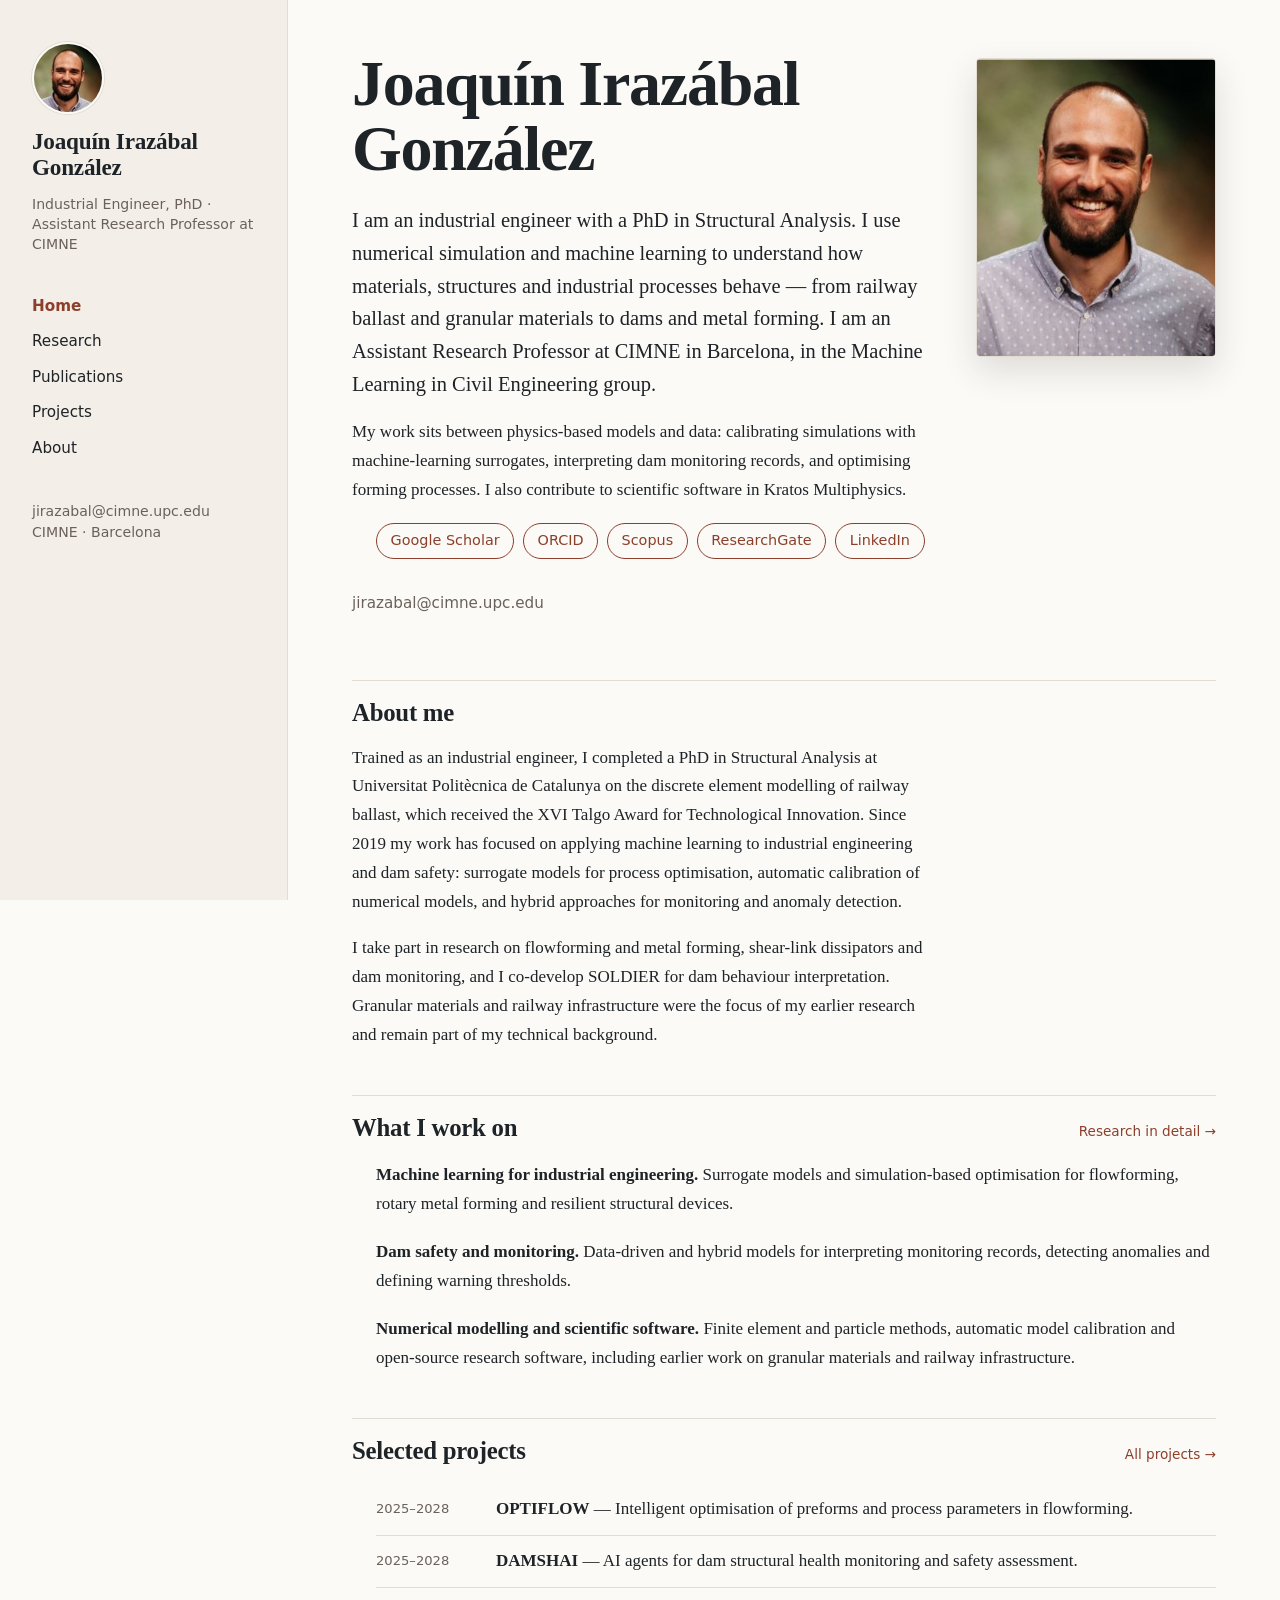
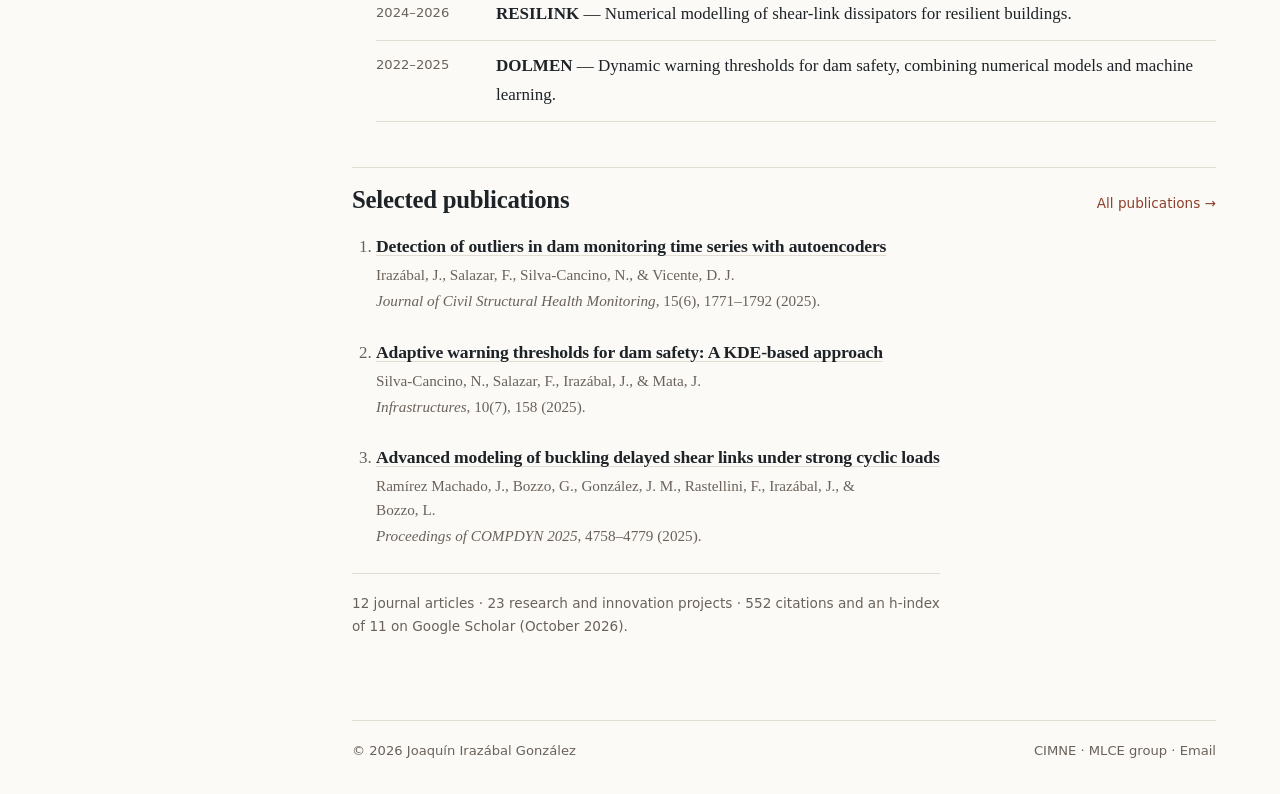
==== commit 9efcb8aa: "Update avatar image size for Joaquín Irazábal across multiple pages" ====
--- a/index.html
+++ b/index.html
@@ -15,7 +15,7 @@
     <div class="shell">
       <header class="site-header">
         <a class="identity" href="index.html" aria-label="Joaquín Irazábal González — home">
-          <img class="avatar" src="assets/images/joaquin-irazabal-avatar.jpg" alt="" width="160" height="160">
+          <img class="avatar" src="assets/images/joaquin-irazabal-avatar.jpg" alt="" width="125" height="125">
           <span class="name">Joaquín Irazábal González</span>
         </a>
         <p class="role">Industrial Engineer, PhD · Assistant Research Professor at CIMNE</p>
